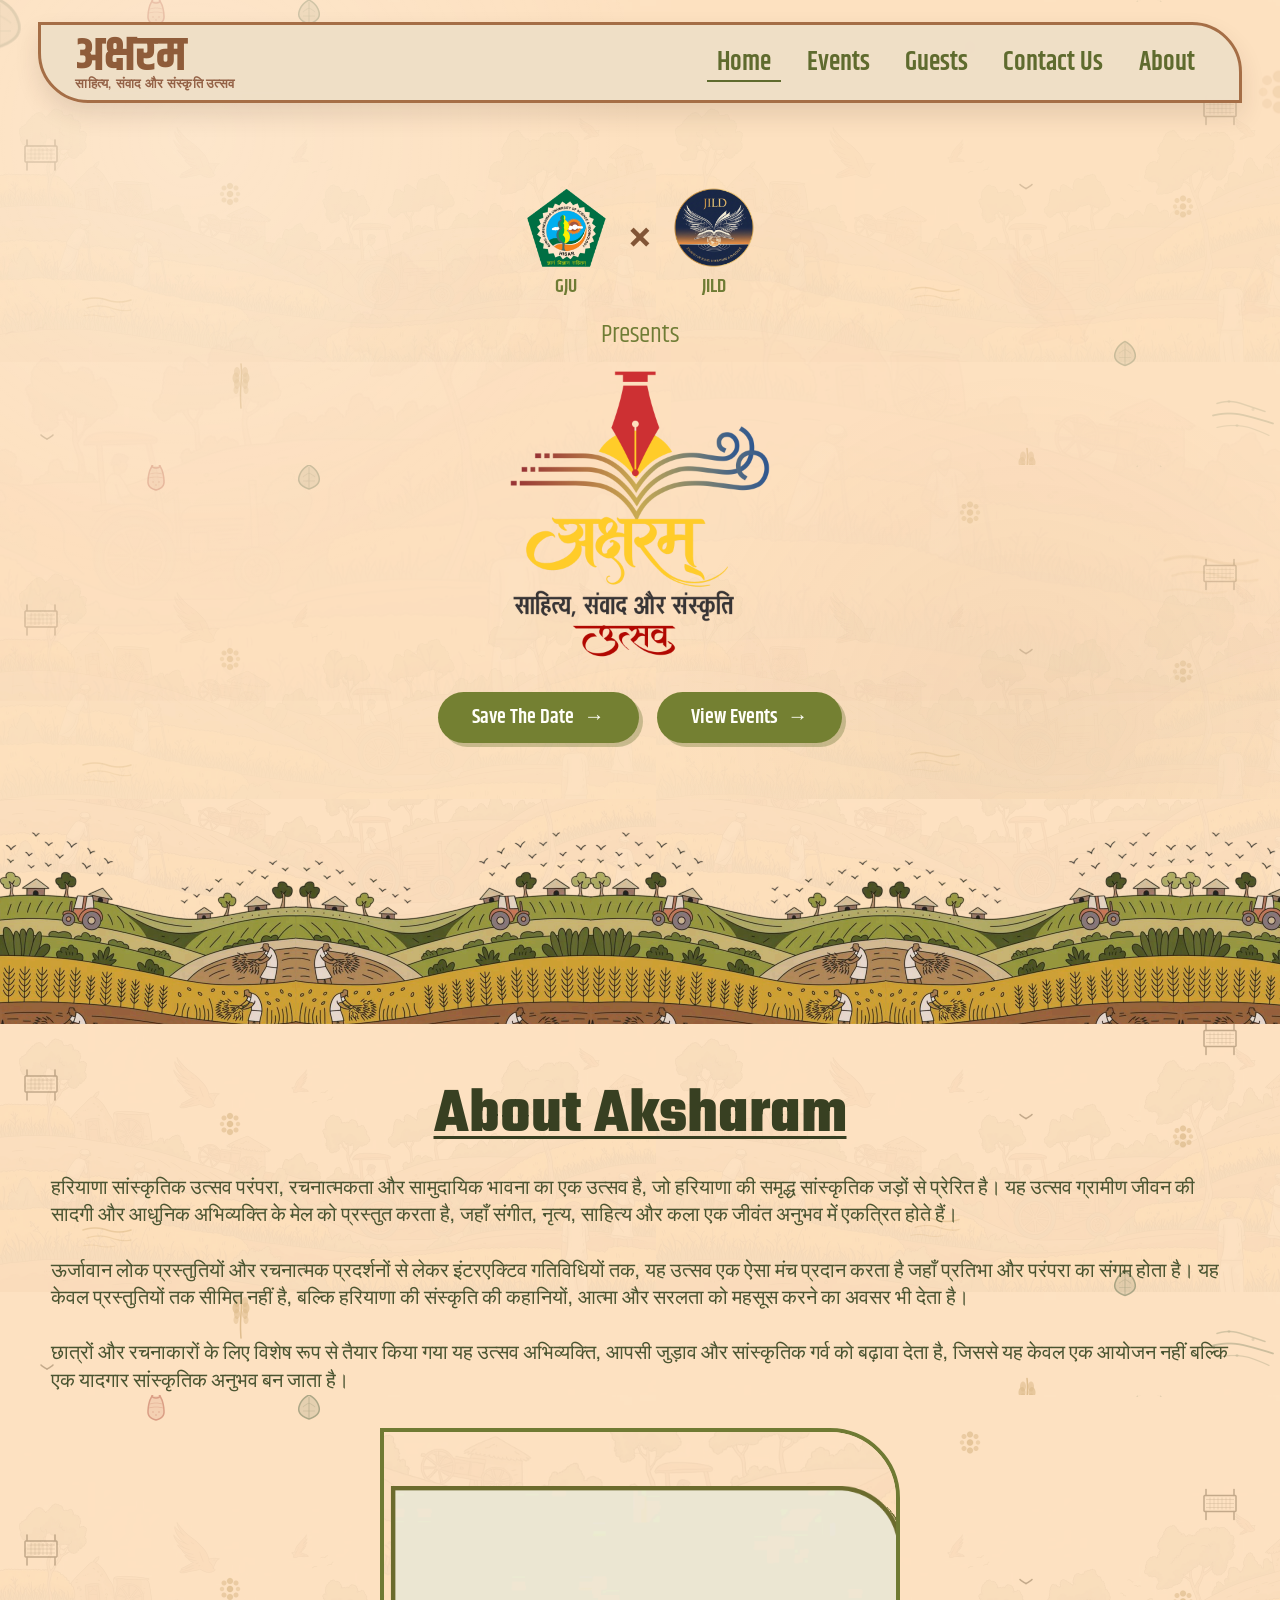
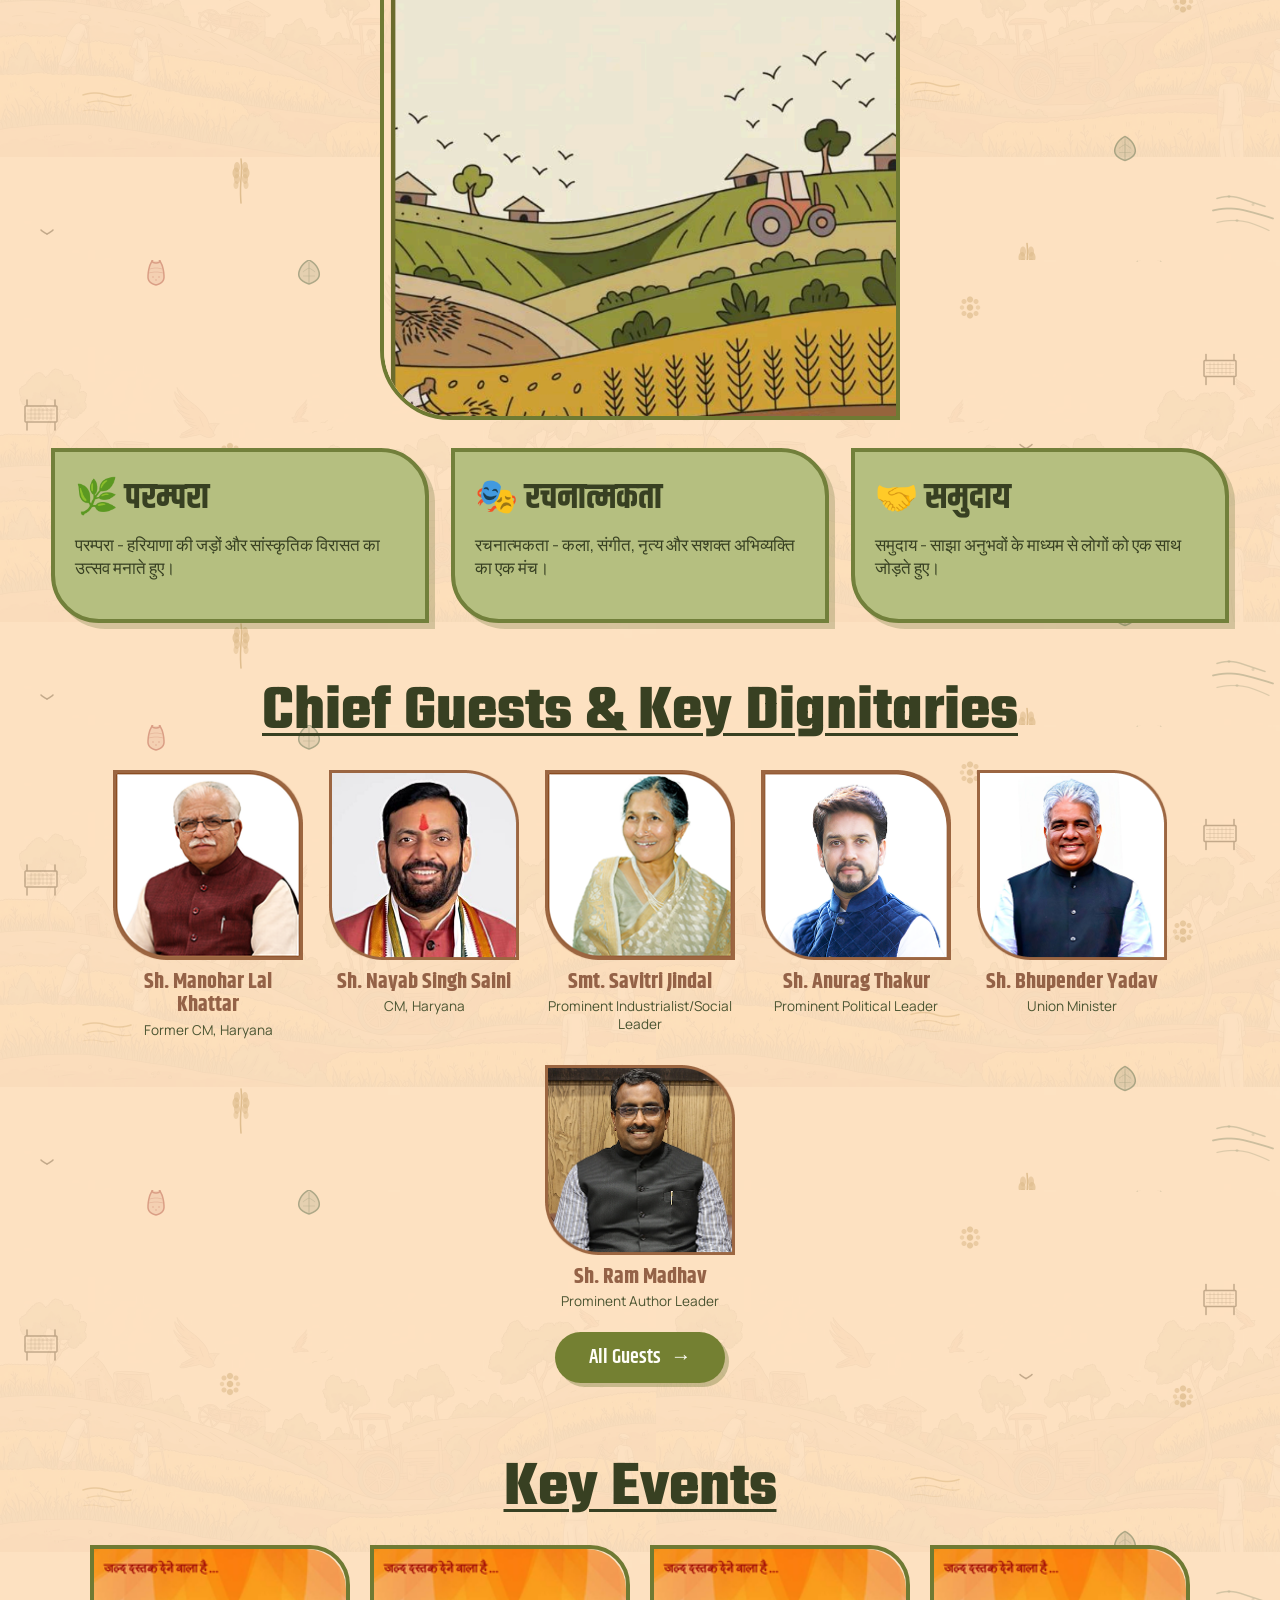
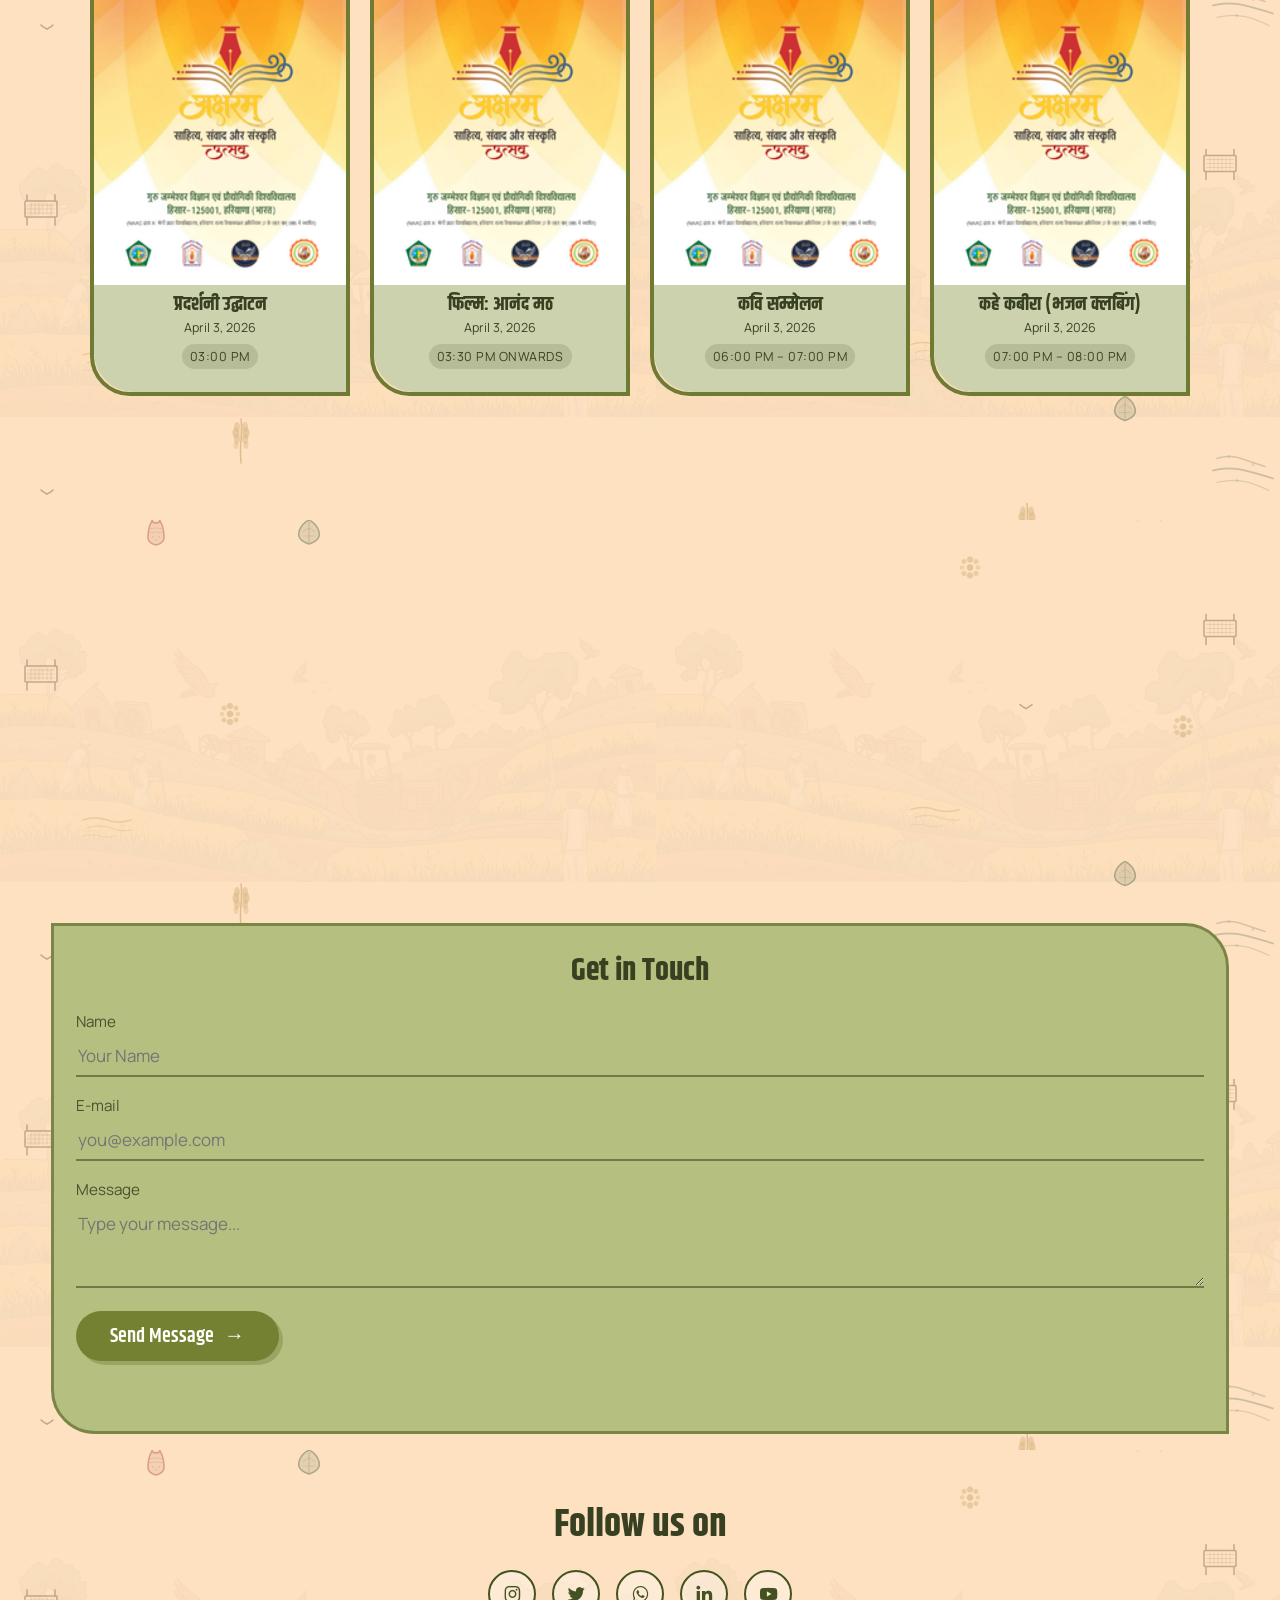
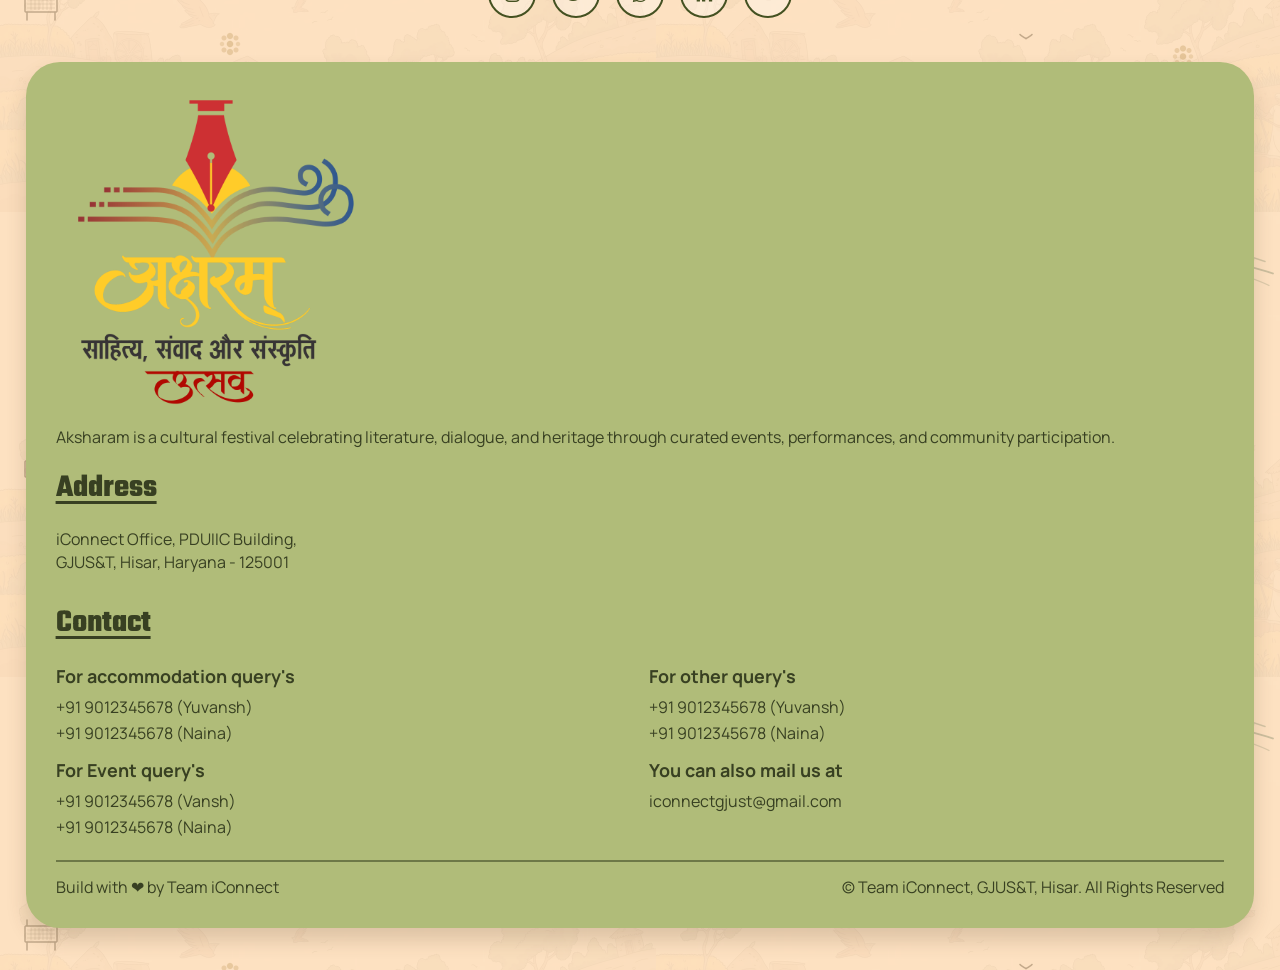
==== index.html @ 73710360 "Your message here" ====
<!DOCTYPE html>
<html lang="en">
  <head>
    <meta charset="UTF-8" />
    <meta name="viewport" content="width=device-width, initial-scale=1.0" />
    <title>Aksharam | Home</title>
    <link rel="stylesheet" href="styles.css" />
    <link href="https://unpkg.com/boxicons@2.1.4/css/boxicons.min.css" rel="stylesheet">
  </head>
  <body data-page="home">
    <header class="top-nav-wrap">
      <nav class="top-nav">
        <div class="top-nav-row">
          <a href="index.html" class="brand" aria-label="Aksharam home">
            <span class="brand-main">अक्षरम</span>
            <span class="brand-sub">साहित्य, संवाद और संस्कृति उत्सव</span>
          </a>
          <button id="navToggle" class="nav-toggle" type="button">Menu</button>
          <ul id="navLinks" class="nav-links"></ul>
        </div>
      </nav>
    </header>

    <main>
      <section class="hero container">
        <div class="hero-partners reveal">
  
  <div class="partner-item">
    <img class="partner-logo partner-gju" src="assets/gju_logo.png" alt="GJU logo" />
    <span class="partner-name">GJU</span>
  </div>

  <span class="partner-x" aria-hidden="true">×</span>

  <div class="partner-item">
    <img class="partner-logo partner-jild" src="assets/jild_logo.png" alt="JILD logo" />
    <span class="partner-name">JILD</span>
  </div>

</div>
        <p class="presents reveal">Presents</p>
        <img class="hero-brand-logo reveal" src="assets/aksharam_logo.png" alt="Aksharam logo" />
        <div class="cta-row reveal">
          <a
            class="btn"
            href="https://calendar.google.com/calendar/render?action=TEMPLATE&text=Aksharam%20Festival&dates=20260403/20260406&details=Aksharam%20Festival%20is%20scheduled%20for%203%2C%204%20and%205%20April%202026.&location=Hisar%2C%20Haryana"
            target="_blank"
            rel="noopener noreferrer"
            title="Save 3, 4 and 5 April 2026 to calendar"
          >
            Save The Date<span aria-hidden="true">→</span>
          </a>
          <a class="btn" href="events.html">View Events <span aria-hidden="true">→</span></a>
        </div>
        <!-- <div class="sponsor-strip reveal">
          <p class="sponsor-title">Sponsors & Supporters</p>
          <div class="sponsor-logos">
            <img src="assets/ministry_culture_logo.svg" alt="Ministry of Culture, India logo" />
            <img src="assets/haryana_sahitya_logo.jpg" alt="Haryana Sahitya Akademi logo" />
            <img src="assets/saint_logo.jpg" alt="Sponsor logo" />
          </div>
        </div> -->
      </section>

      <div class="farm-strip reveal">
        <img src="assets/farm_strip.png" alt="" aria-hidden="true" />
      </div>

      <section id="about" class="section container">
        <h2 class="section-title reveal">About Aksharam</h2>
        <div class="about-grid">
          <div class="about-copy reveal">
            हरियाणा सांस्कृतिक उत्सव परंपरा, रचनात्मकता और सामुदायिक भावना का एक उत्सव है, जो हरियाणा की समृद्ध सांस्कृतिक जड़ों से प्रेरित है। यह उत्सव ग्रामीण जीवन की सादगी और आधुनिक अभिव्यक्ति के मेल को प्रस्तुत करता है, जहाँ संगीत, नृत्य, साहित्य और कला एक जीवंत अनुभव में एकत्रित होते हैं।
            <br /><br />
            ऊर्जावान लोक प्रस्तुतियों और रचनात्मक प्रदर्शनों से लेकर इंटरएक्टिव गतिविधियों तक, यह उत्सव एक ऐसा मंच प्रदान करता है जहाँ प्रतिभा और परंपरा का संगम होता है। यह केवल प्रस्तुतियों तक सीमित नहीं है, बल्कि हरियाणा की संस्कृति की कहानियों, आत्मा और सरलता को महसूस करने का अवसर भी देता है।
            <br /><br />
            छात्रों और रचनाकारों के लिए विशेष रूप से तैयार किया गया यह उत्सव अभिव्यक्ति, आपसी जुड़ाव और सांस्कृतिक गर्व को बढ़ावा देता है, जिससे यह केवल एक आयोजन नहीं बल्कि एक यादगार सांस्कृतिक अनुभव बन जाता है।
          </div>
          <figure class="about-figure reveal">
            <img src="assets/about_panel.png" alt="Rural landscape illustration" />
          </figure>
        </div>
        <div id="featureGrid" class="feature-grid"></div>
      </section>

      <section class="section container">
        <h2 class="section-title reveal">Chief Guests & Key Dignitaries</h2>
        <div id="homeGuestsGrid" class="guest-grid"></div>
        <p class="center reveal">
          <a class="btn" href="guests.html">All Guests <span aria-hidden="true">→</span></a>
        </p>
      </section>

      <section class="section container">
        <h2 class="section-title reveal">Key Events</h2>
        <div id="homeEventsGrid" class="event-grid"></div>
        <p class="center reveal">
          <a class="btn" href="events.html">View All <span aria-hidden="true">→</span></a>
        </p>
      </section>

      <section id="connect" class="section container">
        <h2 class="section-title reveal">Connect with us</h2>
        <div class="connect-grid">
          <article id="reachPanel" class="panel reach-card reveal"></article>
          <article class="panel contact-form reveal">
            <h3 class="form-title">Get in Touch</h3>
            <form id="contactForm">
              <div class="field">
                <label for="name">Name</label>
                <input id="name" name="name" type="text" placeholder="Your Name" required />
              </div>
              <div class="field">
                <label for="email">E-mail</label>
                <input id="email" name="email" type="email" placeholder="you@example.com" required />
              </div>
              <div class="field">
                <label for="message">Message</label>
                <textarea id="message" name="message" placeholder="Type your message..." required></textarea>
              </div>
              <button class="btn" type="submit">Send Message <span aria-hidden="true">→</span></button>
              <p id="formFeedback" class="form-feedback"></p>
            </form>
          </article>
        </div>
      </section>

      <section class="social-wrap container">
        <h2 class="social-title reveal">Follow us on</h2>
        <div id="socialList" class="social-list"></div>
      </section>

      <footer id="siteFooter"></footer>
    </main>

    <script src="data.js"></script>
    <script src="script.js"></script>
  </body>
</html>
---- styles.css ----
@import url("https://fonts.googleapis.com/css2?family=Khand:wght@400;500;600;700&family=Manrope:wght@400;500;700;800&family=Teko:wght@400;500;600;700&display=swap");

:root {
  --bg: #edd8bc;
  --bg-soft: #f1dfc8;
  --ink: #384022;
  --ink-soft: #4a5431;
  --stroke: #a56e46;
  --accent: #748032;
  --accent-soft: #b5bf80;
  --panel: #b5bf7f;
  --white: #fffef8;
  --shadow: rgba(73, 53, 32, 0.2);
}

* {
  box-sizing: border-box;
}

html {
  scroll-behavior: smooth;
}

body {
  margin: 0;
  color: var(--ink);
  font-family: "Manrope", sans-serif;
   background-image: url("assets/page_texture.png");
  background-repeat: repeat; 
  background-size: contain;
  overflow-x: hidden;
}

body::before {
  content: "";
  position: fixed;
  inset: 0;
  background: url("assets/page_texture.png") center top / cover repeat-y;
  opacity: 0.38;
  z-index: -2;
  pointer-events: none;
}

body::after {
  content: "";
  position: fixed;
  inset: 0;
  background: radial-gradient(circle at 15% 15%, rgba(255, 255, 255, 0.18), transparent 34%),
    radial-gradient(circle at 80% 80%, rgba(164, 125, 85, 0.08), transparent 28%);
  z-index: -1;
  pointer-events: none;
}

a {
  color: inherit;
  text-decoration: none;
}

img {
  max-width: 100%;
  display: block;
}

.container {
  width: min(1240px, 92%);
  margin-inline: auto;
}

.top-nav-wrap {
  position: sticky;
  top: 16px;
  z-index: 40;
}

.top-nav {
  width: min(1420px, 94%);
  margin: 22px auto 0;
  border: 3px solid var(--stroke);
  border-top-right-radius: 50px;
  border-bottom-left-radius: 50px;
  background: rgba(239, 223, 199, 0.95);
  backdrop-filter: blur(6px);
  box-shadow: 0 12px 24px rgba(54, 42, 29, 0.12);
}

.top-nav-row {
  display: flex;
  align-items: center;
  justify-content: space-between;
  gap: 24px;
  padding: 10px 34px;
}

.brand {
  display: flex;
  flex-direction: column;
  line-height: 0.9;
}

.brand-main {
  font-family: "Khand", sans-serif;
  font-size: clamp(2rem, 4vw, 3rem);
  font-weight: 700;
  color: #8f5c3a;
}

.brand-sub {
  font-size: 0.8rem;
  font-weight: 700;
  letter-spacing: 0.02em;
  color: #946247;
}

.nav-toggle {
  display: none;
  border: 2px solid #946247;
  font-family: "Khand", sans-serif;
  color: #946247;
  font-size: 1.1rem;
  border-top-right-radius: 20px;
  border-bottom-left-radius: 20px;
  padding: 8px 12px;
  font-weight: 700;
  background: transparent;
}

.nav-links {
  list-style: none;
  margin: 0;
  padding: 0;
  display: flex;
  align-items: center;
  gap: clamp(10px, 1.2vw, 22px);
}

.nav-link {
  position: relative;
  font-family: "Khand", sans-serif;
  font-size: clamp(1.3rem, 2vw, 2rem);
  font-weight: 600;
  color: #5f6b2e;
  padding: 0px 10px;
}
.nav-link::after {
  content: "";
  position: absolute;
  left: 0;
  bottom: 0;
  width: 100%;
  height: 2px;
  background: #5f6b2e;

  transform: scaleX(0);
  transform-origin: center;   /* center grow (or use left) */
  transition: transform 0.4s ease;  /* ⏳ slower animation */
}
.nav-link:hover::after,
.nav-link.is-active::after {
  transform: scaleX(1);
}

.nav-link:hover,
.nav-link.is-active {
  border-bottom-color: #5f6b2e;
}

.hero {
  padding-top: 80px;
  padding-bottom: 38px;
  text-align: center;
}

.hero-partners {
  display: flex;
  align-items: center;
  justify-content: center;
  gap: 18px;
  margin: 0 auto;
}

.partner-logo {
  width: clamp(40px, 7vw, 110px);
  aspect-ratio: 1 / 1;
  object-fit: contain;
  border-radius: 18px;
  padding: 2px;
}

.partner-gju {
  border-radius: 16px;
}

.partner-jild {
  border-radius: 50%;
}

.partner-item {
  display: flex;
  flex-direction: column;
  align-items: center;
}

.partner-name {
  margin-top: 0px;
  font-family: "Khand", sans-serif;
  font-size: clamp(1rem, 1.5vw, 1.4rem);
  color: #6f7c35;
  font-weight: 600;
}

.partner-x {
  font-family: "Teko", sans-serif;
  font-size: clamp(2.2rem, 4.5vw, 4.2rem);
  line-height: 1;
  color: #825536;
}

.hero-brand-logo {
  width: min(300px, 80%);
  margin: 4px auto 0;
  border-radius: 18px;
}

.presents {
  margin: 14px 0 10px;
  font-family: "Khand", sans-serif;
  font-size: clamp(1.6rem, 2vw, 2.4rem);
  color: #6f7c35;
}

.hero-title {
  margin: 8px 0 0;
  font-family: "Khand", sans-serif;
  font-size: clamp(4.3rem, 11vw, 10rem);
  line-height: 0.9;
  letter-spacing: 0.02em;
  color: #8a5938;
  text-shadow: 2px 2px 0 rgba(89, 53, 31, 0.08);
}

.hero-subtitle {
  margin-top: 6px;
  font-family: "Khand", sans-serif;
  font-size: clamp(2rem, 4vw, 4rem);
  color: #8a5938;
}

.sponsor-strip {
  width: min(1000px, 96%);
  margin: 20px auto 0;
  padding: 14px 18px;
  border-radius: 14px;
  border: 2px solid rgba(126, 98, 64, 0.42);
  background: rgba(255, 255, 255, 0.32);
}

.sponsor-title {
  margin: 0 0 10px;
  font-family: "Khand", sans-serif;
  font-size: clamp(1.2rem, 2vw, 2rem);
  color: #6b7633;
}

.sponsor-logos {
  display: flex;
  align-items: center;
  justify-content: center;
  gap: 14px;
  flex-wrap: wrap;
}

.sponsor-logos img {
  width: auto;
  max-width: 180px;
  height: clamp(56px, 7vw, 96px);
  object-fit: contain;
  border-radius: 12px;
  background: rgba(255, 255, 255, 0.56);
  padding: 6px 10px;
  border: 1px solid rgba(126, 98, 64, 0.35);
}

.cta-row {
  display: flex;
  justify-content: center;
  flex-wrap: wrap;
  gap: 18px;
  margin-top: 28px;
}

.btn {
  display: inline-flex;
  align-items: center;
  justify-content: center;
  gap: 10px;
  border: 0;
  border-radius: 999px;
  background: var(--accent);
  color: var(--white);
  font-size: clamp(1rem, 1.6vw, 1.9rem);
  font-family: "Khand", sans-serif;
  font-weight: 600;
  line-height: 1;
  padding: 15px 34px;
  cursor: pointer;
  box-shadow: 4px 4px 0 rgba(104, 116, 50, 0.35);
  transition: transform 0.2s ease, box-shadow 0.2s ease;
}

.btn:hover {
  transform: translateY(-2px);
  box-shadow: 6px 8px 0 rgba(104, 116, 50, 0.24);
}

.btn.ghost {
  border: 2px solid var(--accent);
  background: transparent;
  color: var(--accent);
  box-shadow: none;
}

.farm-strip {
  width: 100%;
  margin-block: 18px 38px;
}

.farm-strip img {
  width: 100%;
  object-fit: cover;
}

.section {
  padding-block: 24px 36px;
}

.section-title {
  font-family: "Teko", sans-serif;
  font-size: clamp(2.4rem, 5vw, 5rem);
  line-height: 0.95;
  text-align: center;
  margin: 0 0 26px;
  color: var(--ink);
  text-decoration: underline;
  text-decoration-thickness: 3px;
  text-underline-offset: 5px;
}

.section-title-contact {
  font-family: "Teko", sans-serif;
  font-size: clamp(2rem, 1vw, 5rem);
  line-height: 0.95;
  text-align: center;
  margin: 0 0 26px;
  color: var(--ink);
  text-decoration: underline;
  text-decoration-thickness: 3px;
  text-underline-offset: 5px;
  text-align: left;
}

.section-title-address {
  font-family: "Teko", sans-serif;
  font-size: clamp(2rem, 1vw, 5rem);
  line-height: 0.95;
  text-align: center;
  margin: 24px 0 24px 0;
  color: var(--ink);
  text-decoration: underline;
  text-decoration-thickness: 3px;
  text-underline-offset: 5px;
  text-align: left;
}

.about-grid {
  display: grid;
  grid-template-columns: 1.4fr 0.9fr;
  gap: 34px;
  align-items: start;
}

.about-copy {
  font-size: clamp(1.1rem, 1.6vw, 2.1rem);
  font-weight: 500;
  line-height: 1.35;
  color: var(--ink-soft);
}

.about-figure {
  border: 4px solid #6f7a33;
  border-radius: 0 70px 0 70px;
  overflow: hidden;
  background: #d8d7cb;
}

.feature-grid {
  margin-top: 28px;
  display: grid;
  grid-template-columns: repeat(3, minmax(0, 1fr));
  gap: 22px;
}

.feature-card {
  background: var(--accent-soft);
  border: 4px solid #72803b;
  border-radius: 0 48px 0 48px;
  padding: 20px;
  min-height: 175px;
  box-shadow: 6px 6px 0 rgba(96, 107, 48, 0.26);
}

.feature-title {
  margin: 0;
  font-family: "Khand", sans-serif;
  font-size: clamp(1.7rem, 2.7vw, 2.8rem);
}

.feature-text {
  margin: 8px 0 0;
  font-size: clamp(1rem, 1.3vw, 1.5rem);
  line-height: 1.4;
}

.guest-grid {
   display: flex;
  flex-wrap: wrap;          /* allows multiple rows */
  justify-content: center;  /* centers items in each row, including the last row */
  gap: 26px; 
}

.guest-card {
  text-align: center;
  flex: 0 1 190px;
}

.guest-avatar {
  margin-inline: auto;
  width: min(190px, 100%);
  aspect-ratio: 1 / 1;
  border-radius: 0 54px 0 54px;
}

.guest-name {
  margin: 10px 0 4px;
  font-family: "Khand", sans-serif;
  font-size: clamp(1.25rem, 1.7vw, 2.0rem);
  line-height: 1.08;
  color: #946247;
}

.guest-role {
  margin: 0;
  font-size: clamp(0.85rem, 0.85vw, 1.09rem);
  color: var(--ink-soft);
}

.center {
  text-align: center;
  margin-top: 22px;
}

.event-grid {
  display: flex;
  flex-wrap: wrap;
  justify-content: center;   /* ⭐ centers every row */
  gap: 20px;
}





/* CARD CONTAINER (FULL CARD ROTATES) */
/* OUTER CARD (NO ROTATION HERE) */
.event-card {
  perspective: 1000px;
  cursor: pointer;
  flex: 0 1 calc(50% - 12px);
  min-width: 160px;
  max-width: 260px;
}

/* INNER (THIS ROTATES) */
.event-card-inner {
  position: relative;
  width: 100%;
  border-radius: 0 40px 0 40px;
  transform-style: preserve-3d;
  transition: transform 0.6s;
  border: 4px solid #6f7a33;
  aspect-ratio: 3 / 5.2;
}

/* ⭐ CORRECT FLIP TARGET */
.event-card.is-flipped .event-card-inner {
  transform: rotateY(180deg);
}

/* BOTH SIDES */
.event-card-front,
.event-card-back {
  display: flex;
  flex-direction: column;
  height: 100%;
  position: absolute;
  inset: 0;

  border-radius: inherit;
  overflow: hidden;

  backface-visibility: hidden;
  -webkit-backface-visibility: hidden;
}

/* FRONT */
.event-card-front {
  background: #cdd2ae;
  display: flex;
  flex-direction: column;
}

/* BACK */
.event-card-back {
  background: #cdd2ae;
  transform: rotateY(180deg);

  border-radius: 40px 0 40px 0;
  /* display: flex;
  flex-direction: column;
  justify-content: center;
  align-items: center; */

  text-align: center;
}
.event-card-back h3{
  padding: 0;
  margin-bottom: 0;
  font-family: "Khand", sans-serif;
  font-size: clamp(1.2rem, 1.5vw, 1.7rem);
  line-height: 1;
}

.event-card-back p{
  padding: 0;
  margin: 8px;
  font-size: 0.9rem;
}






/* KEEP YOUR ORIGINAL DESIGN */
.event-poster {
  width: 100%;
  aspect-ratio: 3 / 4;   /* or 0.7 / 1 */
  object-fit: cover;
}

.event-body {
  text-align: center;
  padding: 10px 8px 12px;
}

.event-title {
  margin: 0;
  font-family: "Khand", sans-serif;
  font-size: clamp(1.2rem, 1.5vw, 1.7rem);
  line-height: 1;
}

.event-date {
  margin: 4px 0 0;
  font-size: clamp(0.78rem, 0.86vw, 0.98rem);
  color: #3a4126;
}

.event-category {
  margin-top: 8px;
  display: inline-block;
  font-size: 0.78rem;
  letter-spacing: 0.04em;
  text-transform: uppercase;
  background: rgba(67, 76, 37, 0.16);
  padding: 4px 8px;
  border-radius: 999px;
}







.event-body {
  text-align: center;
  padding: 10px 8px 12px;
}

.event-title {
  margin: 0;
  font-family: "Khand", sans-serif;
  font-size: clamp(1.2rem, 1.5vw, 1.7rem);
  line-height: 1;
}

.event-date {
  margin: 4px 0 0;
  font-size: clamp(0.78rem, 0.86vw, 0.98rem);
  color: #3a4126;
}

.event-category {
  margin-top: 8px;
  display: inline-block;
  font-size: 0.78rem;
  letter-spacing: 0.04em;
  text-transform: uppercase;
  background: rgba(67, 76, 37, 0.16);
  padding: 4px 8px;
  border-radius: 999px;
}

.toolbar {
  display: flex;
  flex-wrap: wrap;
  gap: 12px;
  justify-content: center;
  margin-bottom: 26px;
}

.chip {
  border: 2px solid var(--accent);
  background: rgba(255, 255, 255, 0.3);
  color: var(--accent);
  border-radius: 999px;
  padding: 7px 14px;
  font-family: "Khand", sans-serif;
  font-size: 1.1rem;
  cursor: pointer;
}

.chip.is-active {
  background: var(--accent);
  color: var(--white);
}

.search-box {
  width: min(360px, 100%);
  border: 2px solid #7a8740;
  border-radius: 999px;
  padding: 12px 16px;
  font: inherit;
  background: rgba(255, 255, 255, 0.42);
}

.connect-grid {
  display: grid;
  grid-template-columns: 1.1fr 0.95fr;
  gap: 28px;
}

.panel {
  border: 3px solid #5f7d5f;
  border-radius: 0 44px 0 44px;
  padding: 22px;
}

.reach-card p {
  font-size: clamp(1rem, 1.3vw, 1.3rem);
  line-height: 1.5;
}

.contact-form {
  background: var(--panel);
  border-color: #7b8646;
}

.form-title {
  margin: 0 0 16px;
  text-align: center;
  font-family: "Khand", sans-serif;
  font-size: clamp(1.8rem, 2.4vw, 2.7rem);
}

.field {
  margin-bottom: 18px;
}

.field label {
  display: block;
  font-size: 0.95rem;
  margin-bottom: 4px;
  opacity: 0.86;
}

.field input,
.field textarea {
  width: 100%;
  border: 0;
  border-bottom: 2px solid #6e7b45;
  background: transparent;
  padding: 8px 2px;
  font-size: 1.06rem;
  color: #2f361a;
  font-family: inherit;
}

.field textarea {
  resize: vertical;
  min-height: 84px;
}

.form-feedback {
  margin-top: 12px;
  min-height: 20px;
  font-weight: 700;
}

.social-wrap {
  text-align: center;
  padding-block: 26px 16px;
}

.social-title {
  margin: 0 0 16px;
  font-family: "Khand", sans-serif;
  font-size: clamp(2rem, 3vw, 3.2rem);
}

.social-list {
  display: flex;
  justify-content: center;
  flex-wrap: wrap;
  gap: 16px;
}

.social-pill {
  width: 48px;
  height: 48px;
  border-radius: 50%;
  border: 2px solid #445121;
  display: grid;
  place-items: center;
  font-size: 1.3rem;
  font-weight: 800;
  color: #445121;
  background: rgba(255, 255, 255, 0.33);
}

.site-footer {
  margin: 28px auto 42px;
  width: min(1460px, 96%);
  background: #b0bc79;
  border-radius: 34px;
  padding: 30px;
  box-shadow: 0 12px 20px rgba(73, 53, 32, 0.18);
}

.footer-top {
  display: grid;
  grid-template-columns: 1fr 1fr;
  gap: 34px;
}

.footer-branding {
  display: flex;
  gap: 16px;
  align-items: center;
  margin-bottom: 14px;
}

.mini-logo {
  width: min(320px, 100%);
}

.footer-note {
  margin: 0;
  font-size: clamp(1rem, 1.1vw, 1.2rem);
  line-height: 1.45;
}

.contact-columns {
  display: grid;
  grid-template-columns: repeat(2, minmax(0, 1fr));
  gap: 18px;
}

.contact-box h4 {
  margin: 0 0 8px;
  font-size: 1.12rem;
}

.contact-box p {
  margin: 4px 0;
  font-size: 1rem;
}

.footer-bottom {
  margin-top: 18px;
  padding-top: 14px;
  border-top: 2px solid rgba(55, 64, 31, 0.54);
  display: flex;
  justify-content: space-between;
  gap: 10px;
  flex-wrap: wrap;
}

.guest-page-wrap .category-block {
  margin-bottom: 40px;
}

/* .guest-page-wrap .guest-grid {
  grid-template-columns: repeat(auto-fit, minmax(190px, 1fr));
} */

.category-block .section-title {
  margin-bottom: 20px;
}

.reveal {
  opacity: 0;
  transform: translateY(28px);
  transition: opacity 0.6s ease, transform 0.6s ease;
}

.reveal.is-visible {
  opacity: 1;
  transform: translateY(0);
}








@media (max-width: 1280px) {
  .about-grid {
    grid-template-columns: 1fr;
  }

  .about-figure {
    max-width: 520px;
    margin: 0 auto;
  }

  .connect-grid,
  .footer-top {
    grid-template-columns: 1fr;
  }
}

@media (max-width: 1024px) {
  .feature-grid {
    grid-template-columns: 1fr;
  }

  .top-nav-row {
    flex-wrap: wrap;
  }

  .nav-toggle {
    display: inline-flex;
  }

  .nav-links {
    width: 100%;
    display: none;
    flex-direction: column;
    align-items: center;
text-align: center;
    border-top: 2px dashed rgba(114, 128, 59, 0.42);
    padding-top: 12px;
  }


  .nav-links.is-open {
    display: flex;
  
  }
  .feature-card {
  min-height: 150px;
  }

  .hero {
    padding-top: 54px;
  }

  .sponsor-strip {
    width: 100%;
  }

  .footer-bottom {
    flex-direction: column;
  }
}

@media (max-width: 640px) {
  .section {
    padding-block: 16px 24px;
  }

  .contact-columns {
    grid-template-columns: 1fr;
  }

  .site-footer {
    border-radius: 20px;
    padding: 18px;
  }

  .top-nav{
    margin-top:8px ;
  }
   .top-nav-wrap {
  top: 9px;;
}

  .top-nav-row {
  padding: 5px 34px;
}

.nav-toggle {
  padding: 6px 8px;
}

  .event-card {
  flex: 0 0 calc(50% - 5px); /* ❌ no shrinking */
  border-width: 3px;
    border-radius: 0 24px 0 24px;
}

  .guest-page-wrap .guest-grid {
    display: flex;         /* force flex back */
    flex-wrap: wrap;
    justify-content: center;
    gap: 13px;
  }

  .guest-card {
    flex: 0 1 calc(50% - 13px);
  }

  .feature-card {
  min-height: 130px;
  }

  .cta-row .btn {
    width: 100%;
  }
  .partner-logo {
    width: clamp(74px, 24vw, 100px);
  }

  .hero-brand-logo {
    width: min(390px, 80%);
  }
  .sponsor-logos img {
    height: 54px;
    max-width: 116px;
  }

  .event-title {
    font-size: 1.04rem;
  }

  .event-date {
    font-size: 0.72rem;
  }
  .event-category {
    font-size: 0.62rem;
    padding: 3px 6px;
  }
  .event-grid {
    gap: 10px;
  }
  .mini-logo {
  width: min(240px, 90%);
}
}

@media (max-width: 480px) {

  .event-body {
    padding: 8px 6px 10px;
  }

  .event-title {
    font-size: 0.95rem;
  }
  .event-card-inner {
    aspect-ratio: 3/ 5.5;
  }
  .mini-logo {
  width: min(160px, 90%);
}
}
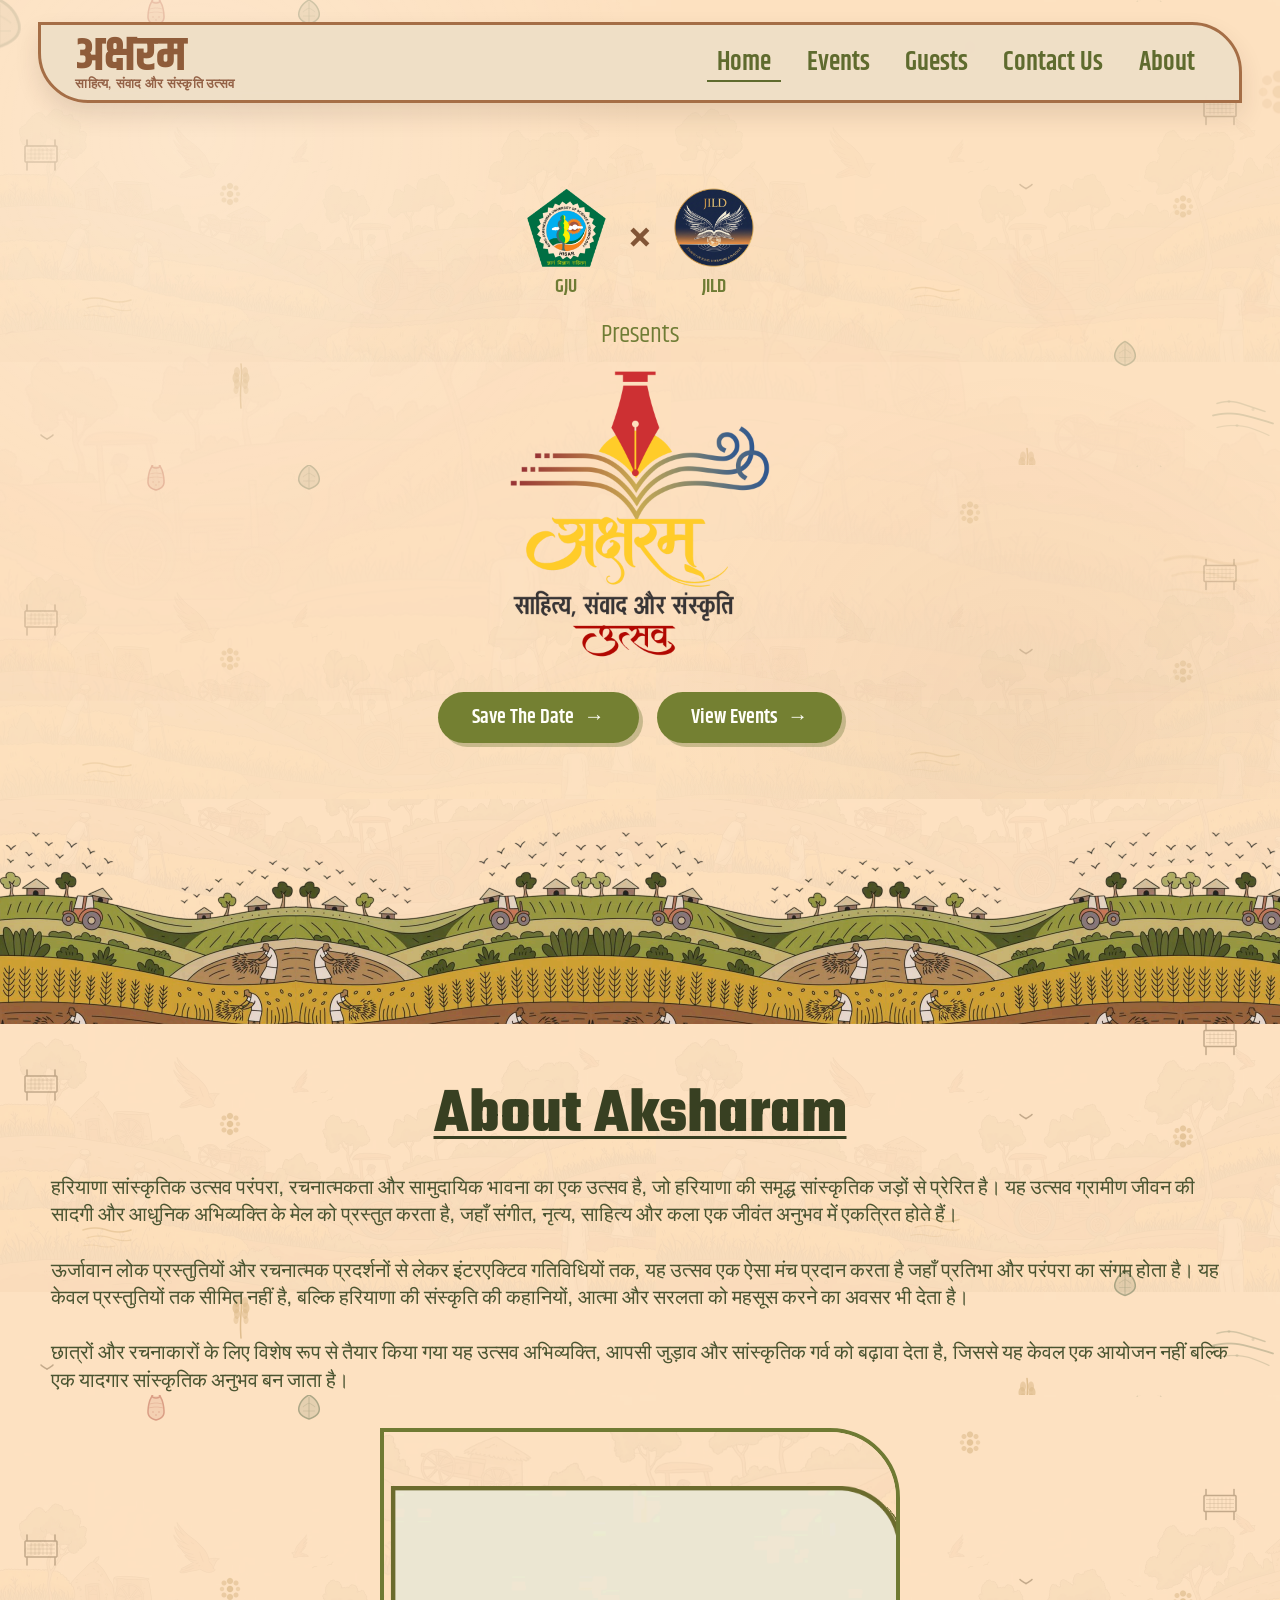
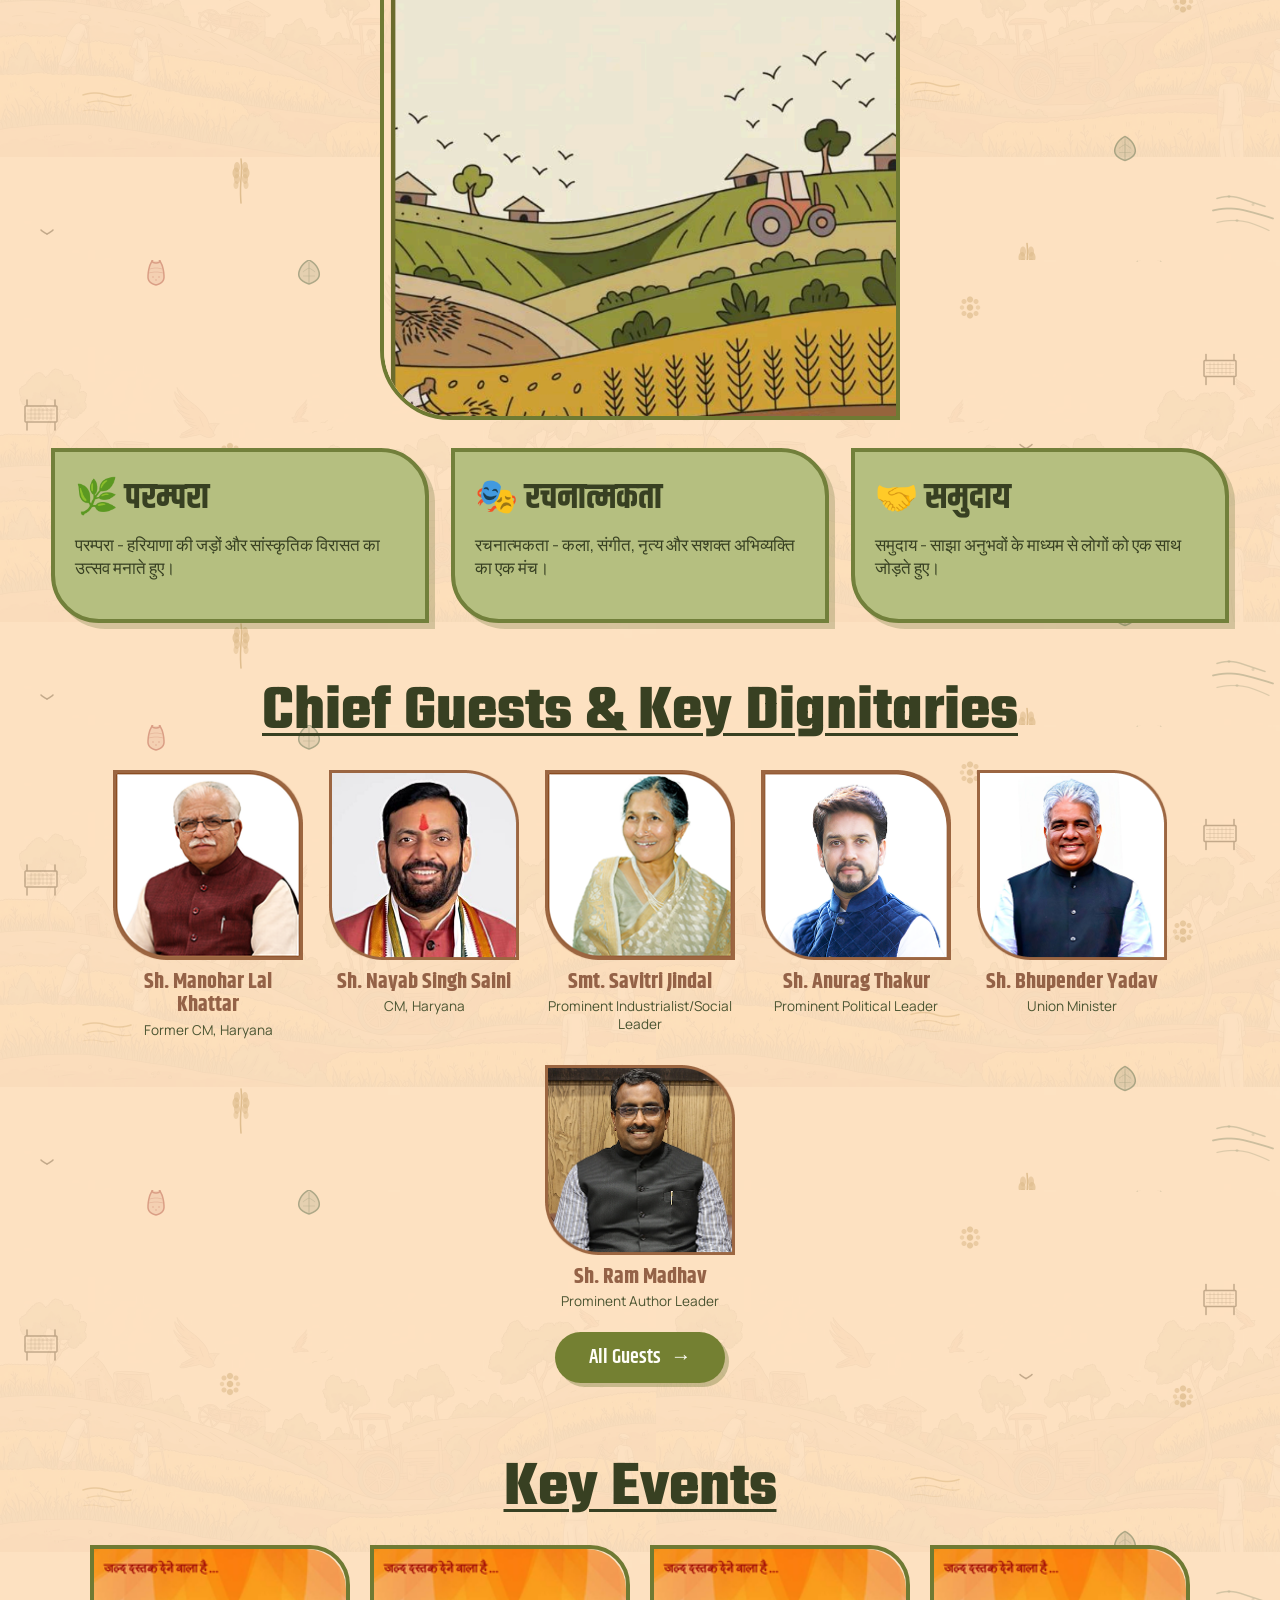
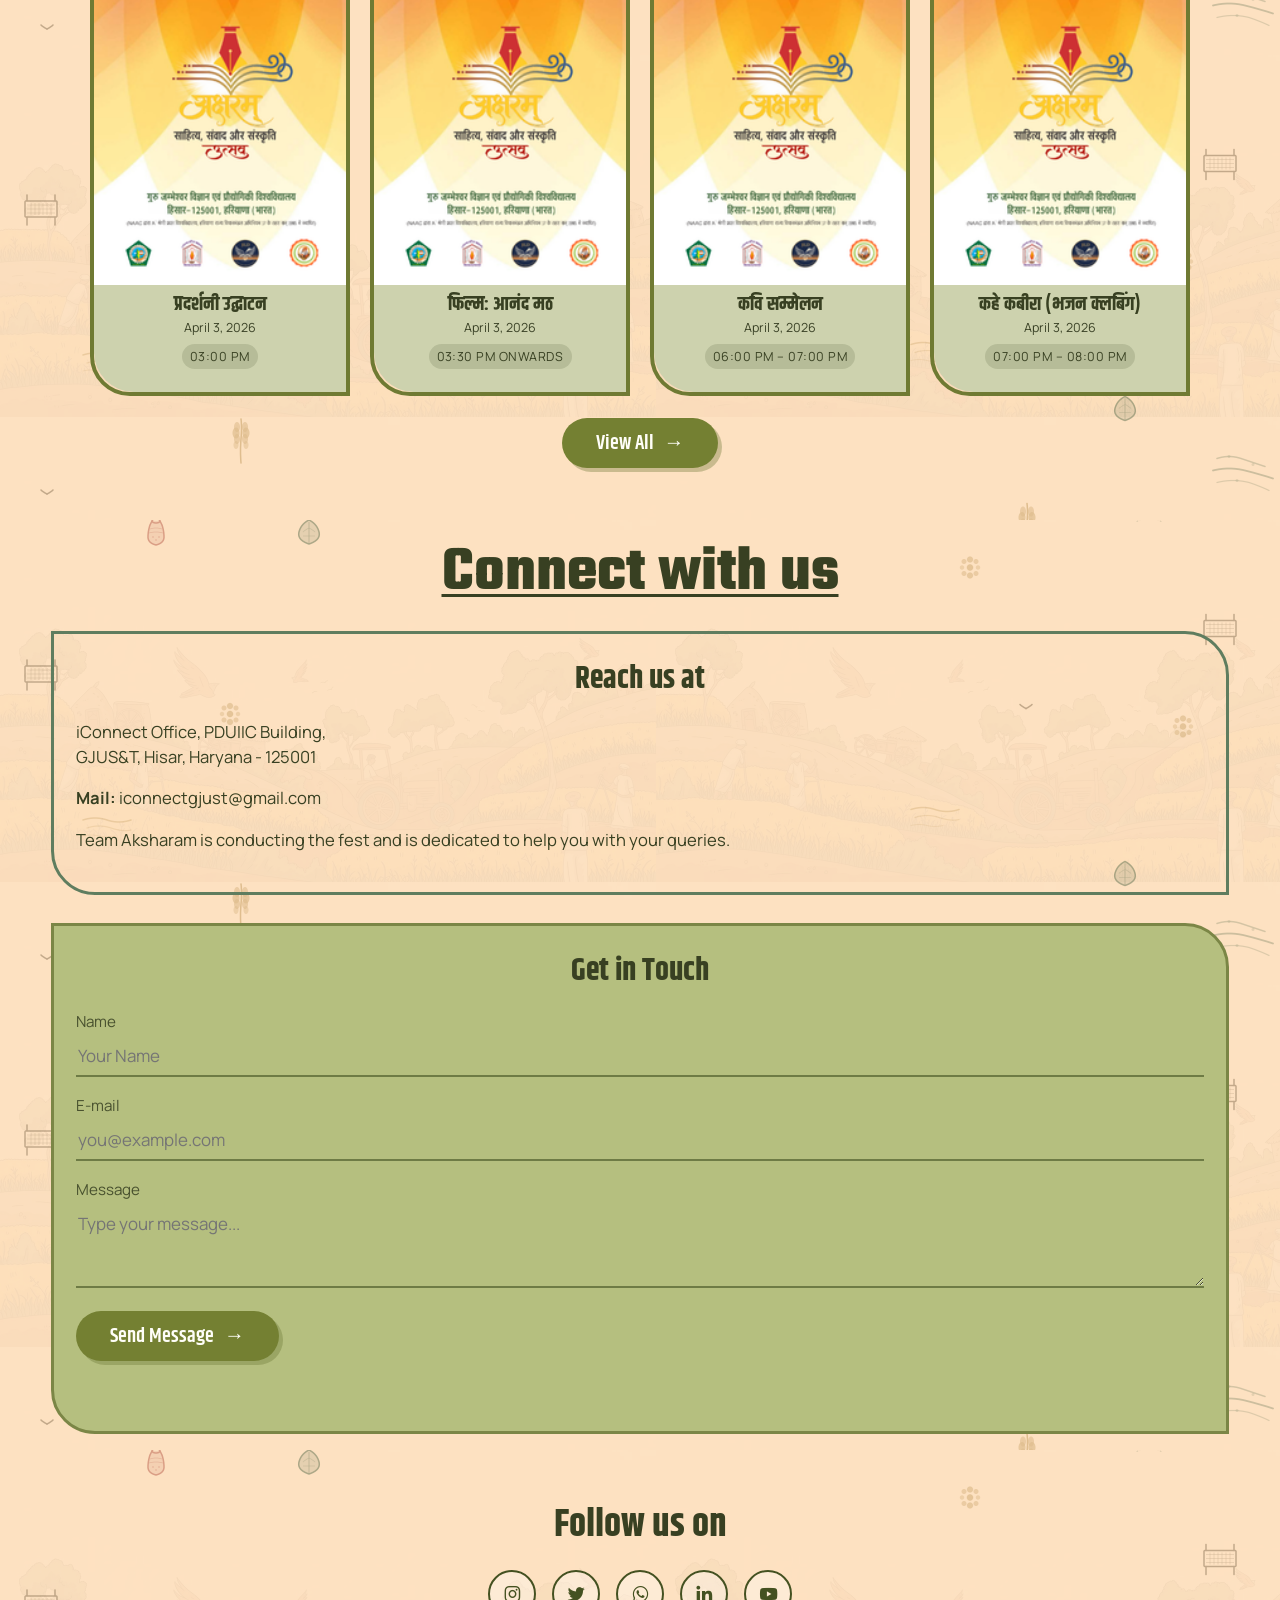
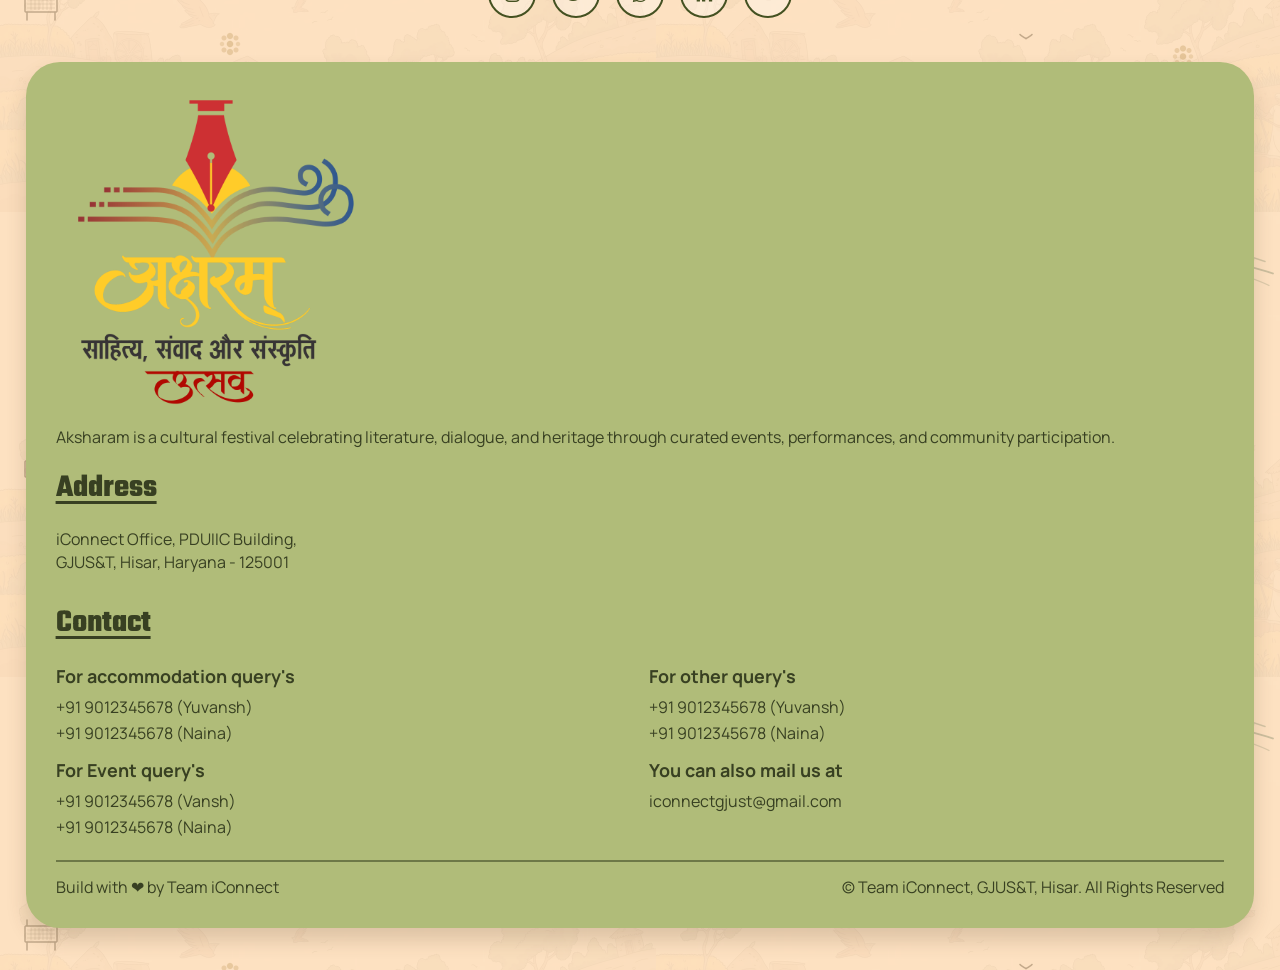
==== commit 5bb2f4e8: "Your message here" ====
--- a/index.html
+++ b/index.html
@@ -5,6 +5,7 @@
     <meta name="viewport" content="width=device-width, initial-scale=1.0" />
     <title>Aksharam | Home</title>
     <link rel="stylesheet" href="styles.css" />
+    <meta name="google-site-verification" content="z8_p_r5AH9lz5j6WsEFqK7X5jKKSpRL_j2V7QuzUBrg" />
     <link href="https://unpkg.com/boxicons@2.1.4/css/boxicons.min.css" rel="stylesheet">
   </head>
   <body data-page="home">
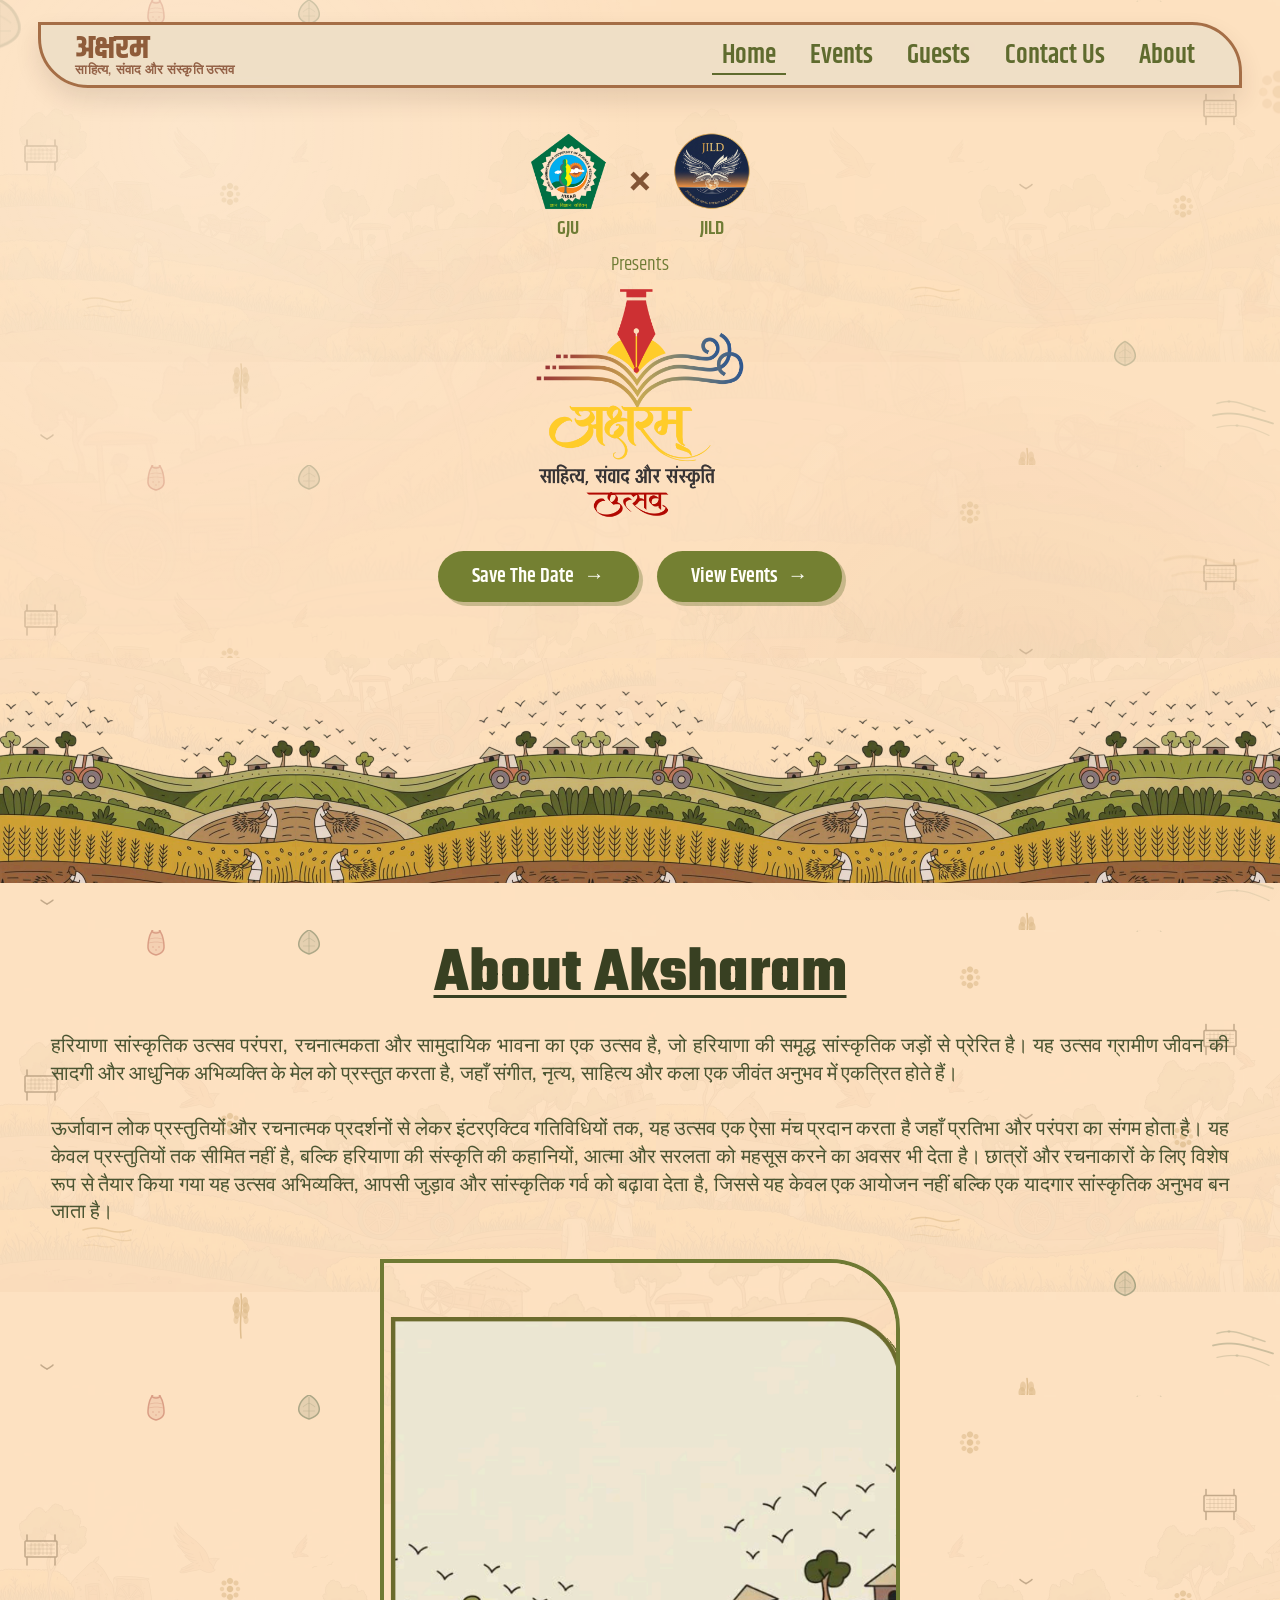
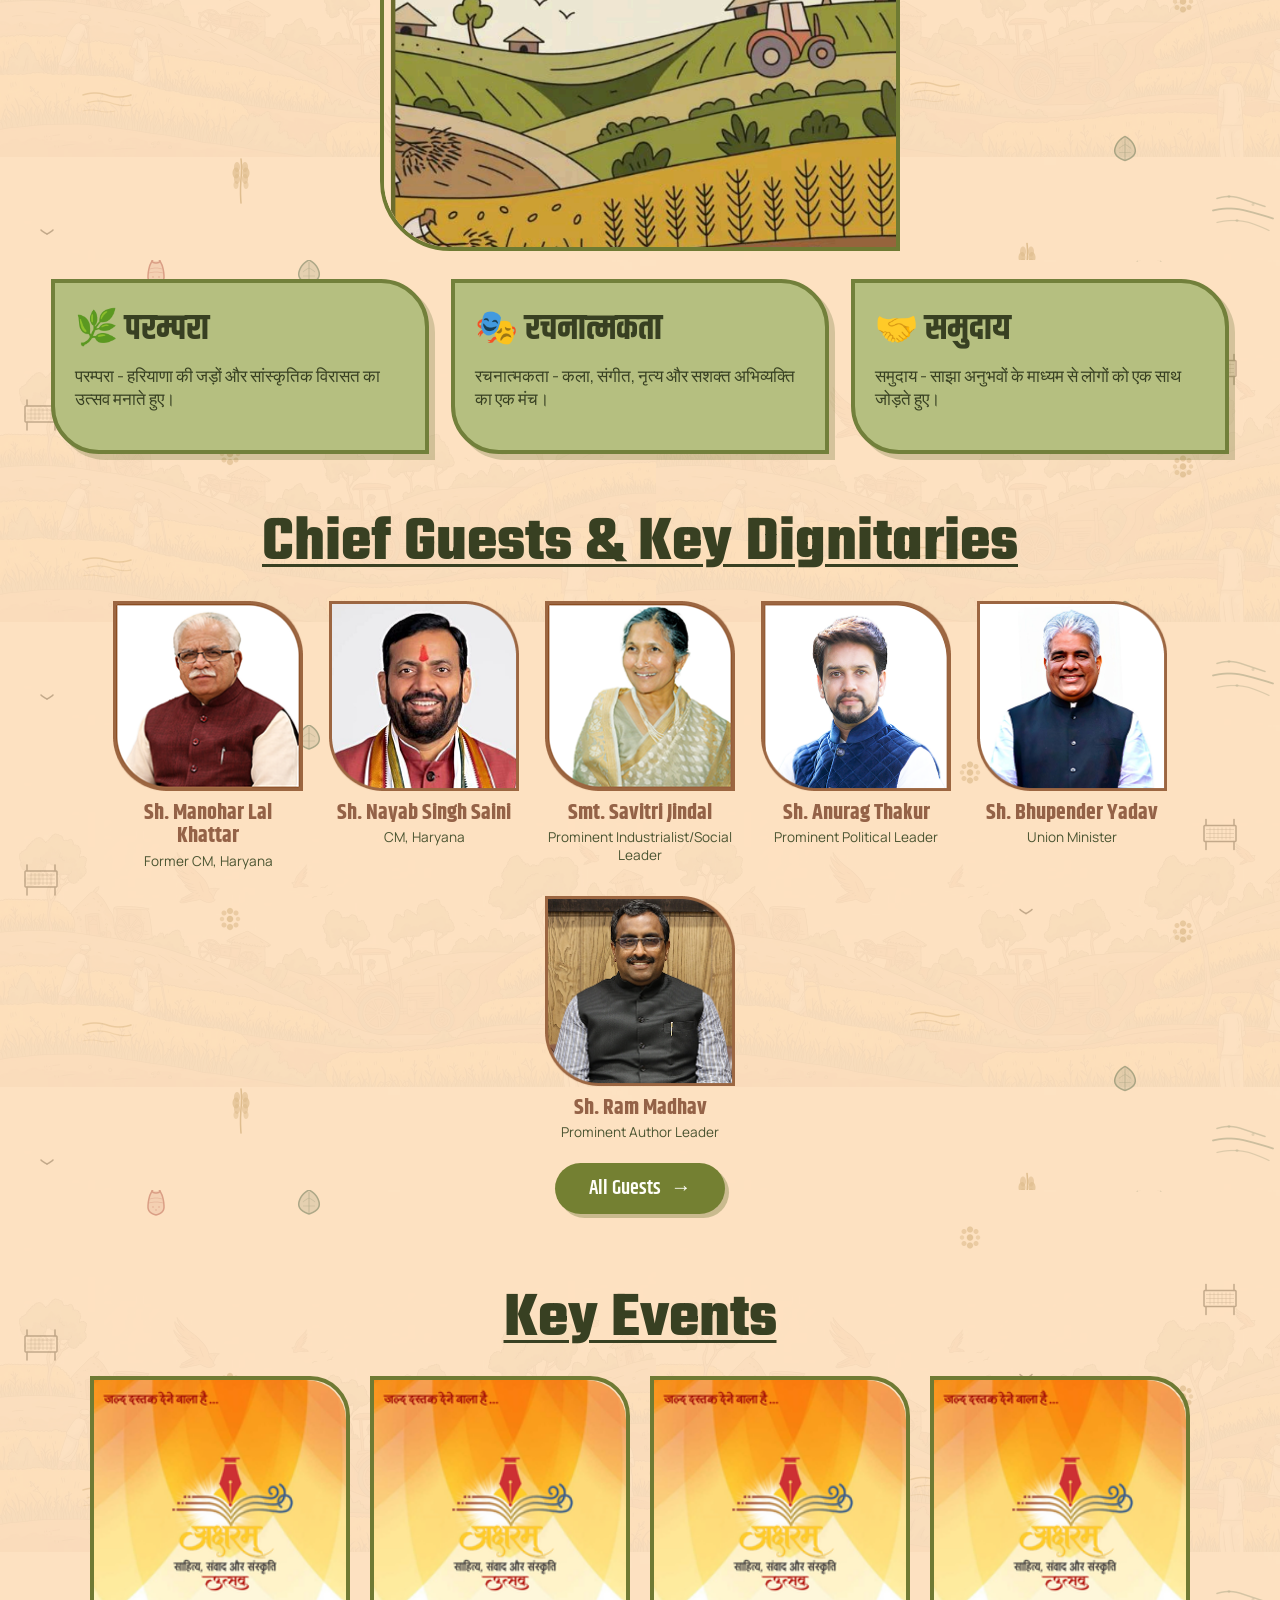
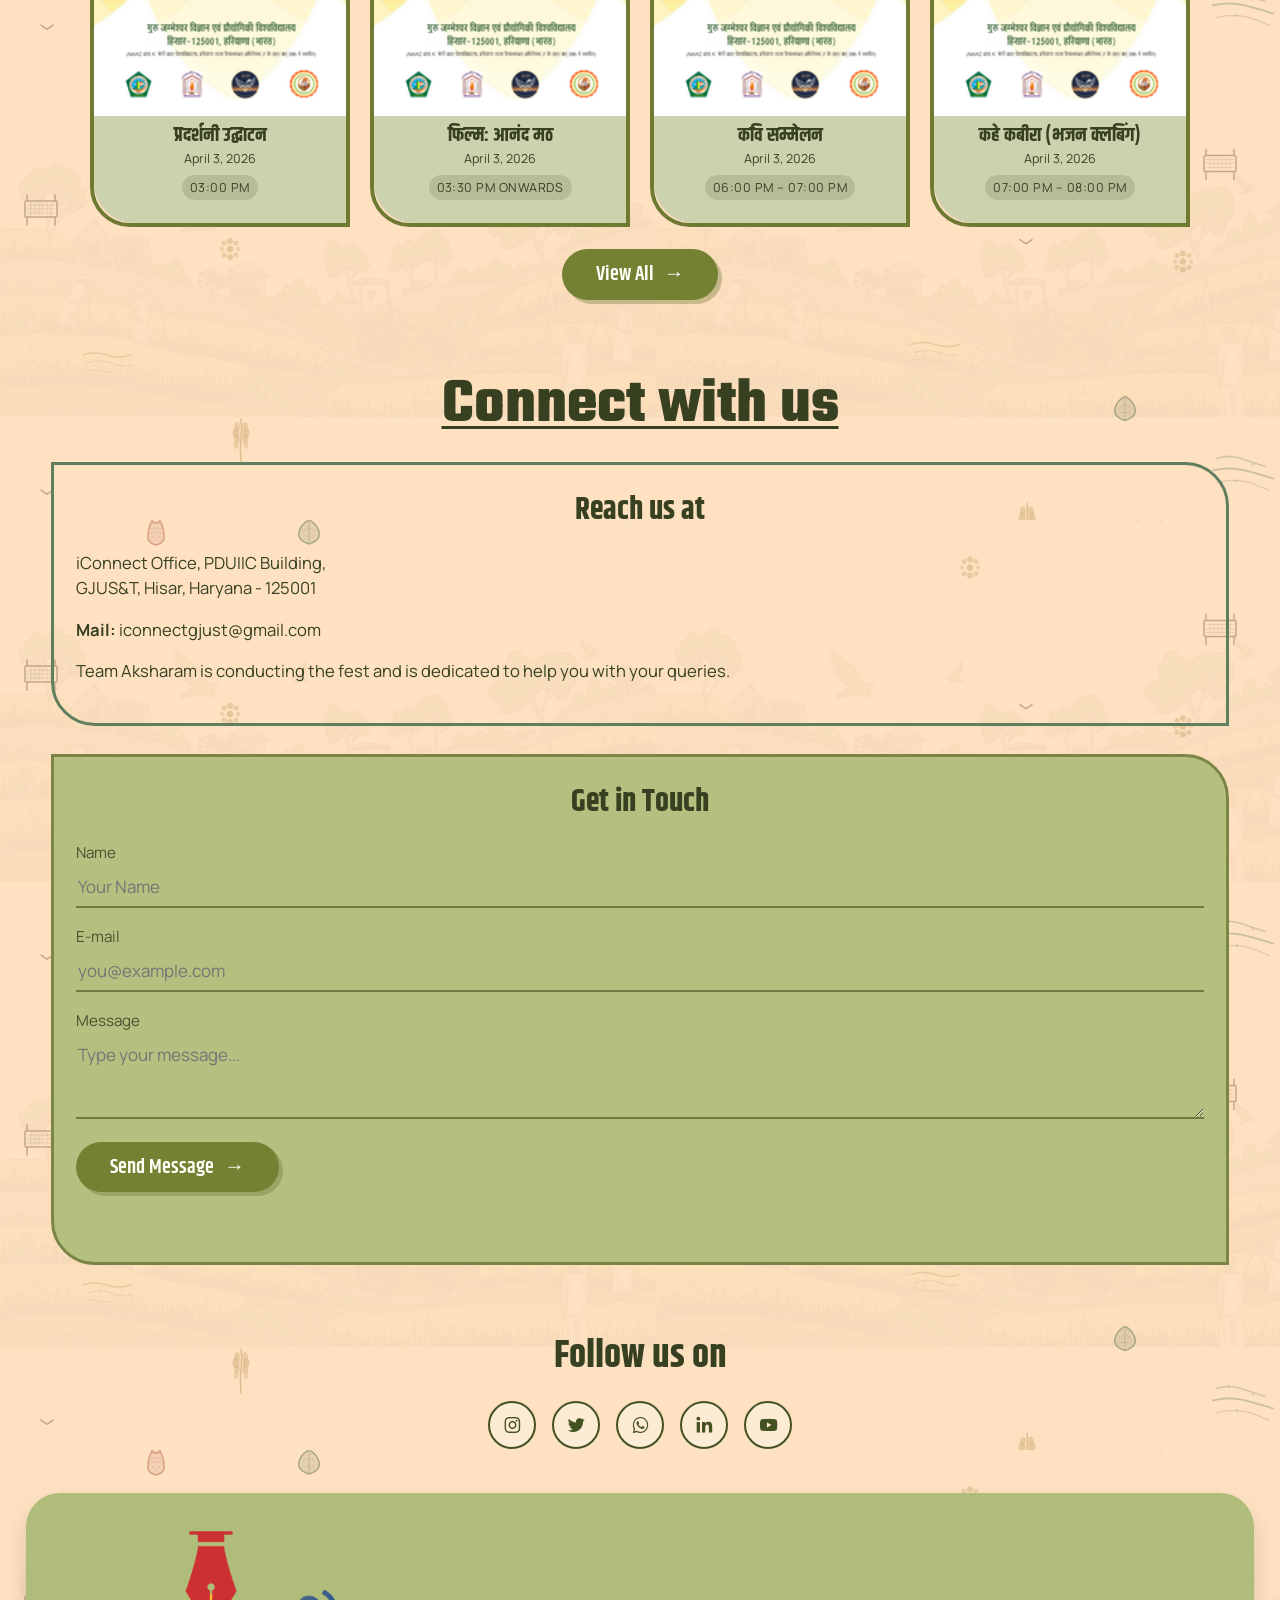
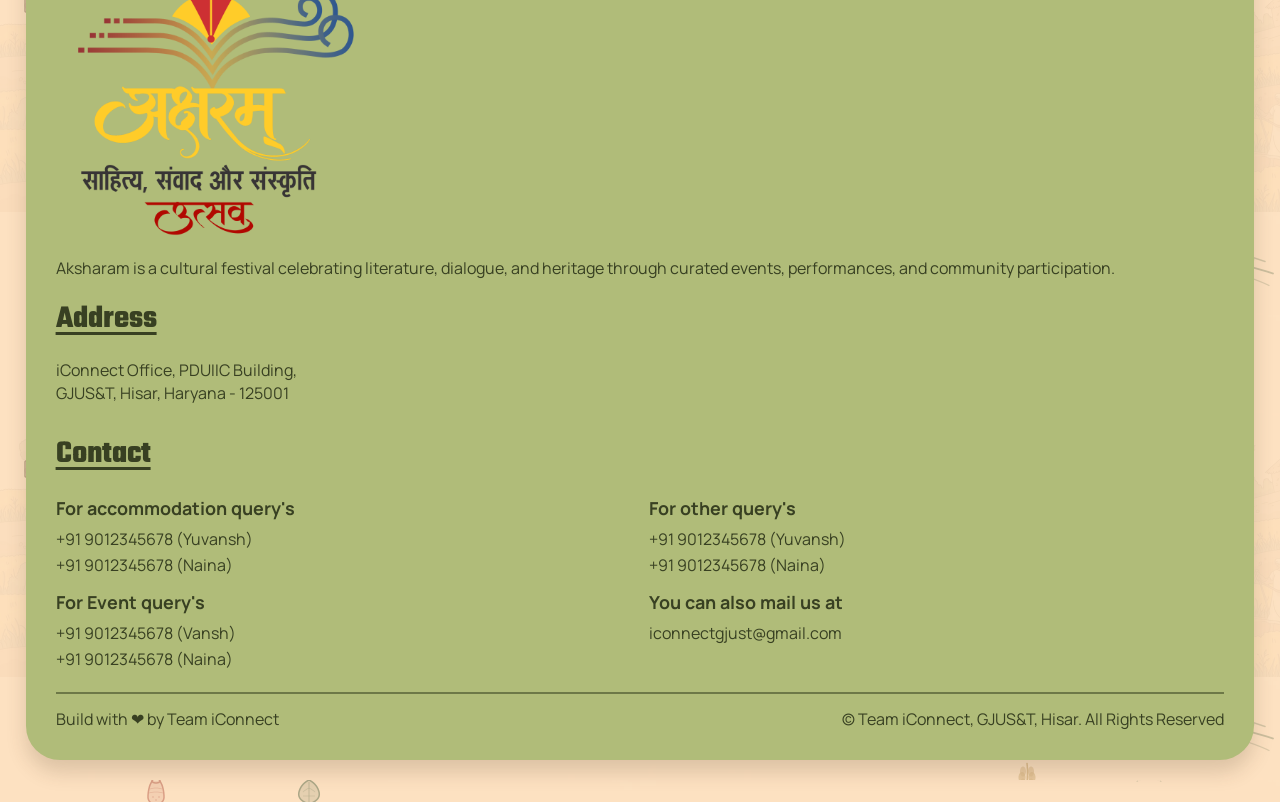
==== commit 94bebdd7: "Your message here" ====
--- a/index.html
+++ b/index.html
@@ -3,9 +3,11 @@
   <head>
     <meta charset="UTF-8" />
     <meta name="viewport" content="width=device-width, initial-scale=1.0" />
-    <title>Aksharam | Home</title>
+    <title>अक्षरम</title>
+  <meta name="description" content="साहित्य, संवाद और संस्कृति उत्सव" /> 
     <link rel="stylesheet" href="styles.css" />
     <meta name="google-site-verification" content="z8_p_r5AH9lz5j6WsEFqK7X5jKKSpRL_j2V7QuzUBrg" />
+    <link rel="icon" type="image/png" href="assets/aksharam_logo.png">
     <link href="https://unpkg.com/boxicons@2.1.4/css/boxicons.min.css" rel="stylesheet">
   </head>
   <body data-page="home">
@@ -74,7 +76,6 @@
             हरियाणा सांस्कृतिक उत्सव परंपरा, रचनात्मकता और सामुदायिक भावना का एक उत्सव है, जो हरियाणा की समृद्ध सांस्कृतिक जड़ों से प्रेरित है। यह उत्सव ग्रामीण जीवन की सादगी और आधुनिक अभिव्यक्ति के मेल को प्रस्तुत करता है, जहाँ संगीत, नृत्य, साहित्य और कला एक जीवंत अनुभव में एकत्रित होते हैं।
             <br /><br />
             ऊर्जावान लोक प्रस्तुतियों और रचनात्मक प्रदर्शनों से लेकर इंटरएक्टिव गतिविधियों तक, यह उत्सव एक ऐसा मंच प्रदान करता है जहाँ प्रतिभा और परंपरा का संगम होता है। यह केवल प्रस्तुतियों तक सीमित नहीं है, बल्कि हरियाणा की संस्कृति की कहानियों, आत्मा और सरलता को महसूस करने का अवसर भी देता है।
-            <br /><br />
             छात्रों और रचनाकारों के लिए विशेष रूप से तैयार किया गया यह उत्सव अभिव्यक्ति, आपसी जुड़ाव और सांस्कृतिक गर्व को बढ़ावा देता है, जिससे यह केवल एक आयोजन नहीं बल्कि एक यादगार सांस्कृतिक अनुभव बन जाता है।
           </div>
           <figure class="about-figure reveal">
--- a/styles.css
+++ b/styles.css
@@ -99,7 +99,7 @@
 
 .brand-main {
   font-family: "Khand", sans-serif;
-  font-size: clamp(2rem, 4vw, 3rem);
+  font-size: clamp(1.8rem, 2.5vw, 3rem);
   font-weight: 700;
   color: #8f5c3a;
 }
@@ -130,7 +130,7 @@
   padding: 0;
   display: flex;
   align-items: center;
-  gap: clamp(10px, 1.2vw, 22px);
+  gap: clamp(7px, 1.1vw, 22px);
 }
 
 .nav-link {
@@ -165,7 +165,7 @@
 }
 
 .hero {
-  padding-top: 80px;
+  padding-top: 40px;
   padding-bottom: 38px;
   text-align: center;
 }
@@ -179,7 +179,7 @@
 }
 
 .partner-logo {
-  width: clamp(40px, 7vw, 110px);
+  width: clamp(36px, 6.7vw, 110px);
   aspect-ratio: 1 / 1;
   object-fit: contain;
   border-radius: 18px;
@@ -216,15 +216,15 @@
 }
 
 .hero-brand-logo {
-  width: min(300px, 80%);
+  width: min(240px, 80%);
   margin: 4px auto 0;
   border-radius: 18px;
 }
 
 .presents {
-  margin: 14px 0 10px;
-  font-family: "Khand", sans-serif;
-  font-size: clamp(1.6rem, 2vw, 2.4rem);
+  margin: 7px 0 0px;
+  font-family: "Khand", sans-serif;
+  font-size: clamp(1rem, 1.5vw, 1.4rem);
   color: #6f7c35;
 }
 
@@ -383,6 +383,7 @@
   font-weight: 500;
   line-height: 1.35;
   color: var(--ink-soft);
+  text-align: justify;
 }
 
 .about-figure {
@@ -778,6 +779,7 @@
   margin: 0;
   font-size: clamp(1rem, 1.1vw, 1.2rem);
   line-height: 1.45;
+  text-align: justify;
 }
 
 .contact-columns {
@@ -954,9 +956,6 @@
     width: clamp(74px, 24vw, 100px);
   }
 
-  .hero-brand-logo {
-    width: min(390px, 80%);
-  }
   .sponsor-logos img {
     height: 54px;
     max-width: 116px;
@@ -979,6 +978,14 @@
   .mini-logo {
   width: min(240px, 90%);
 }
+.brand-main {
+  font-size: clamp(1.8rem, 2.4vw, 3rem);
+
+}
+
+.brand-sub {
+  font-size: 0.6rem;
+}
 }
 
 @media (max-width: 480px) {
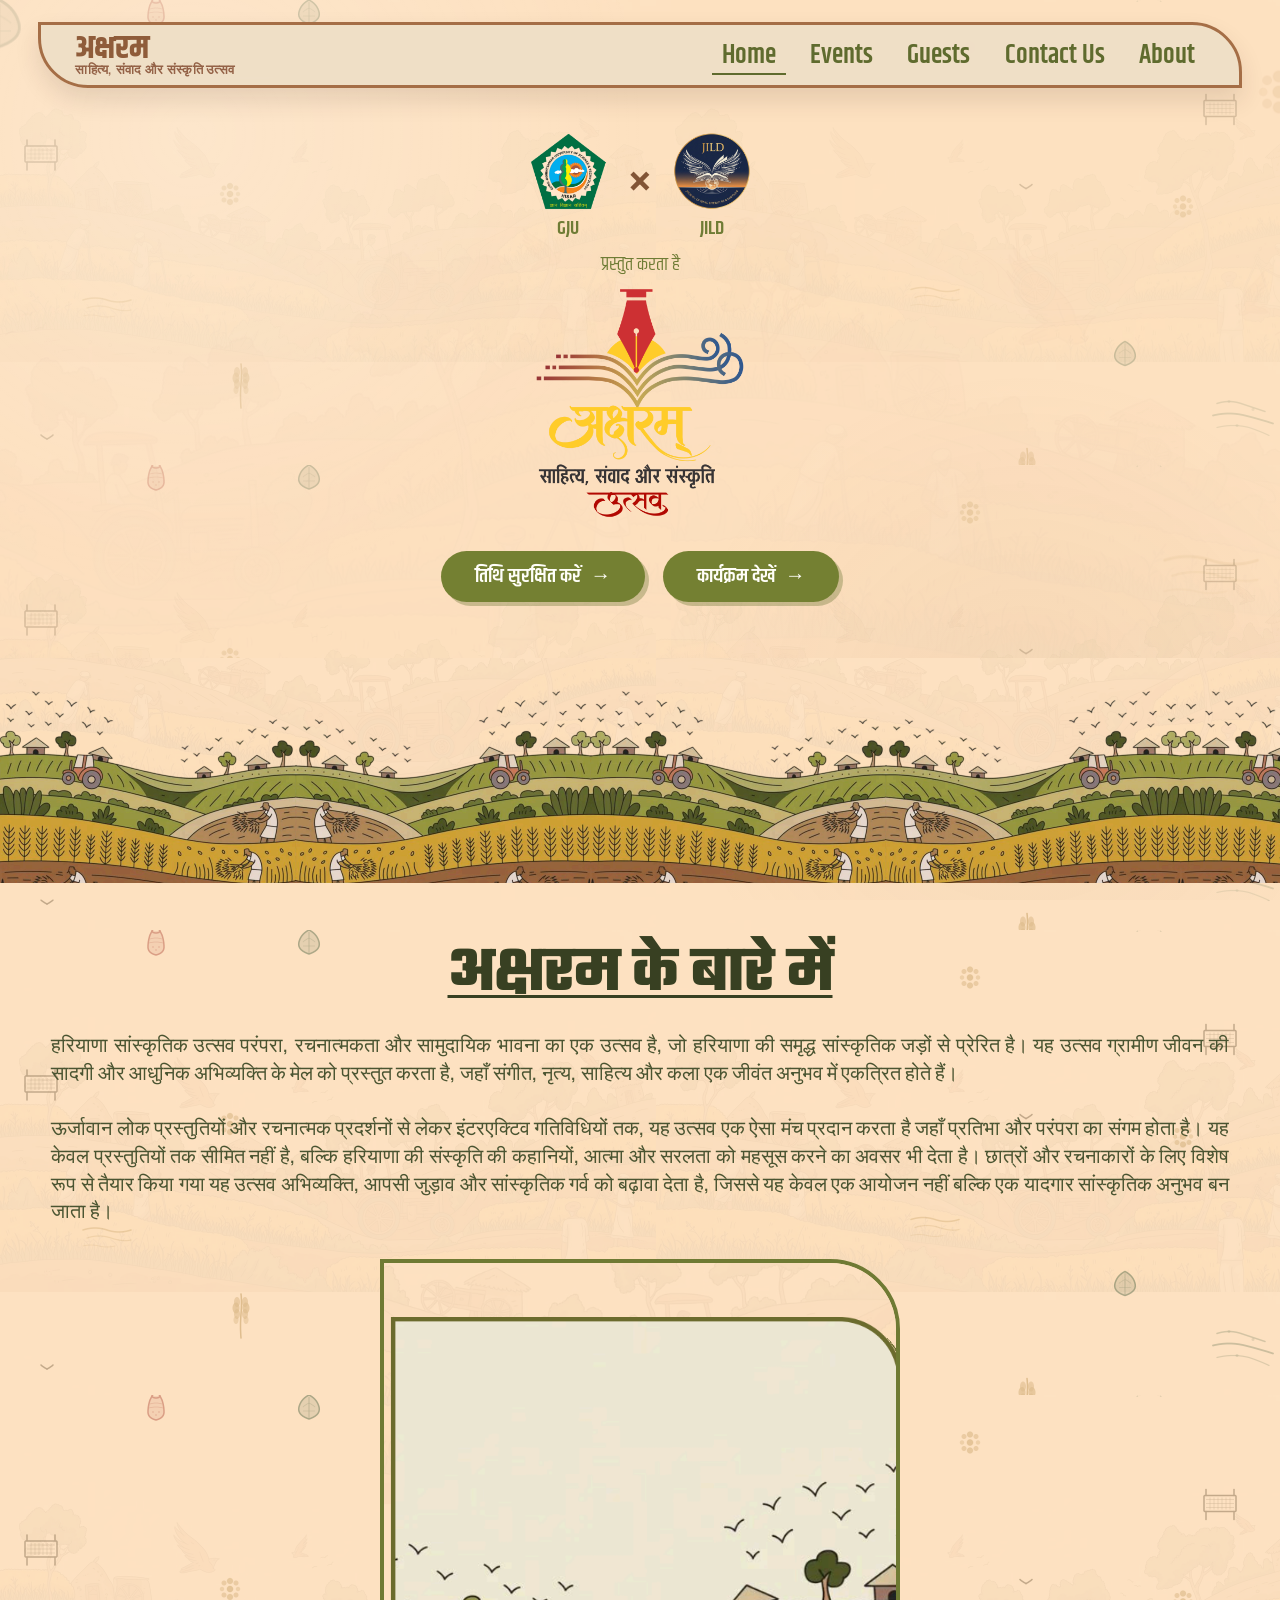
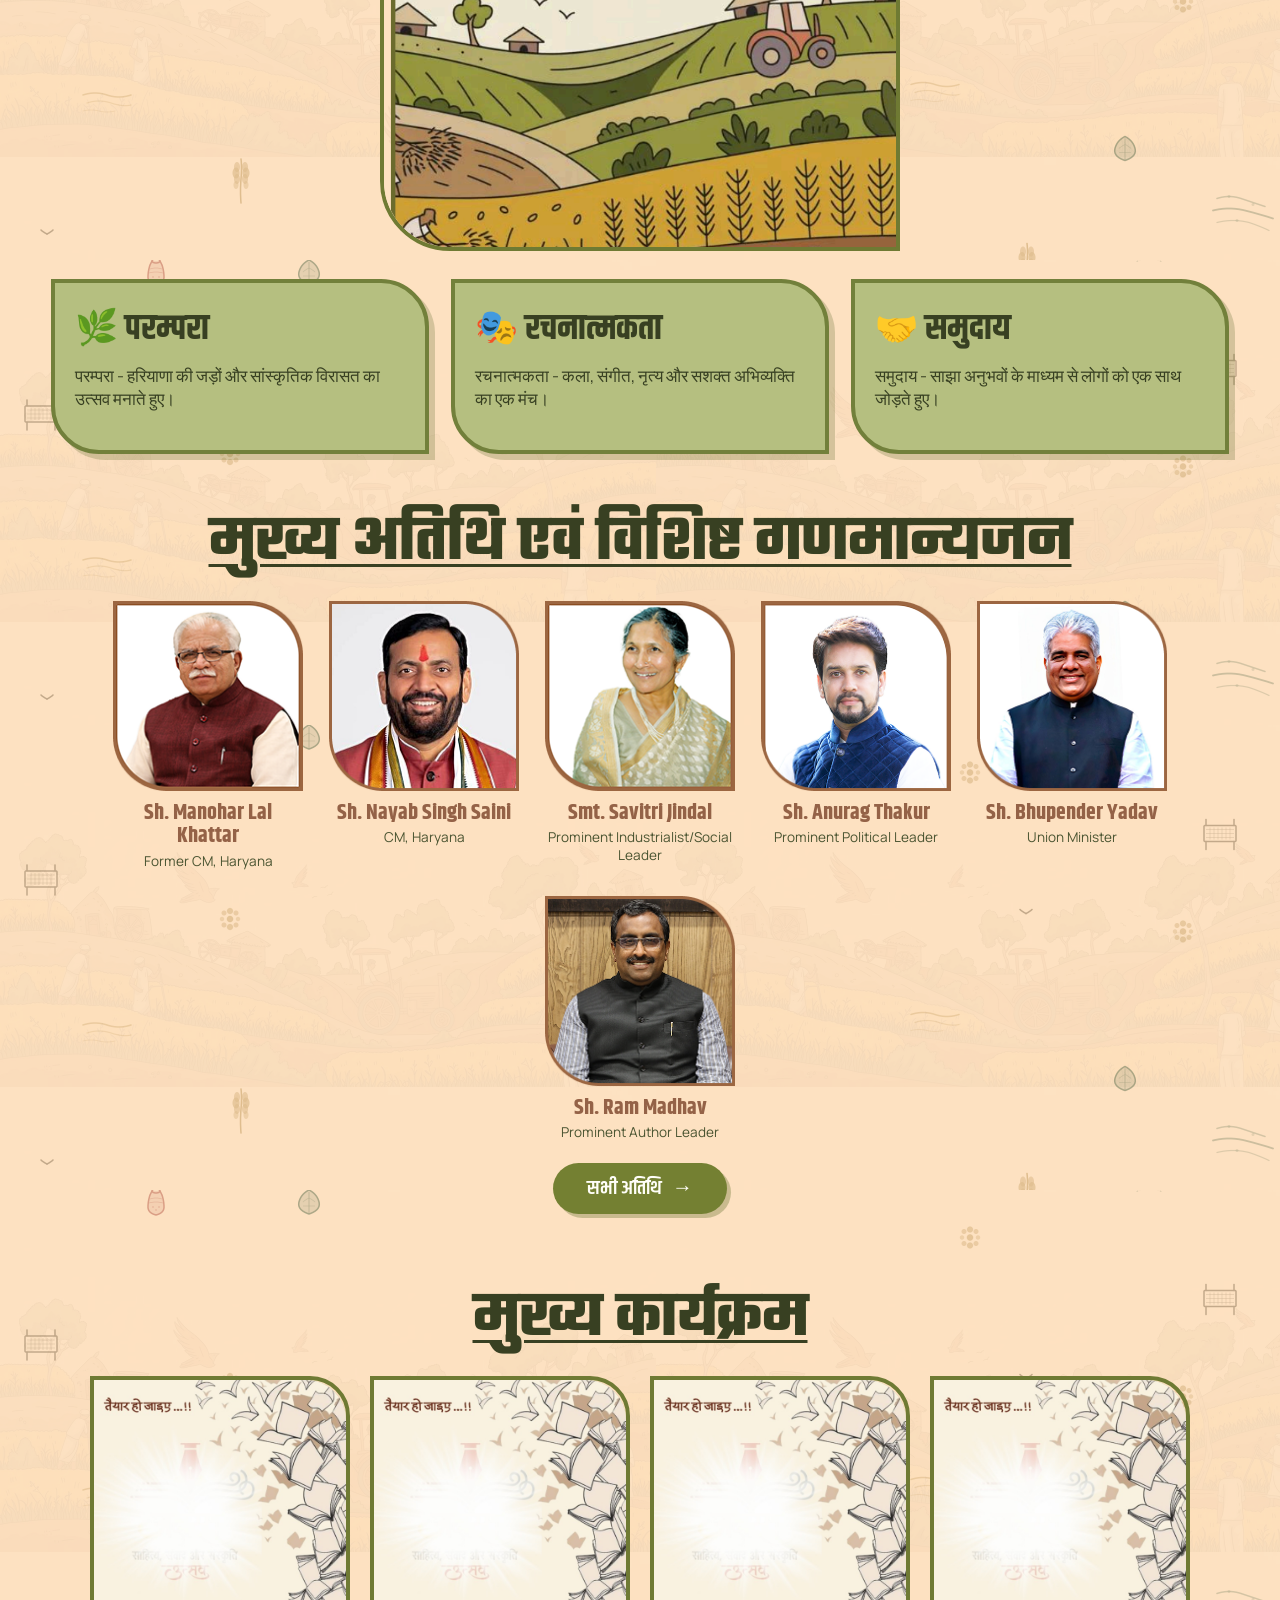
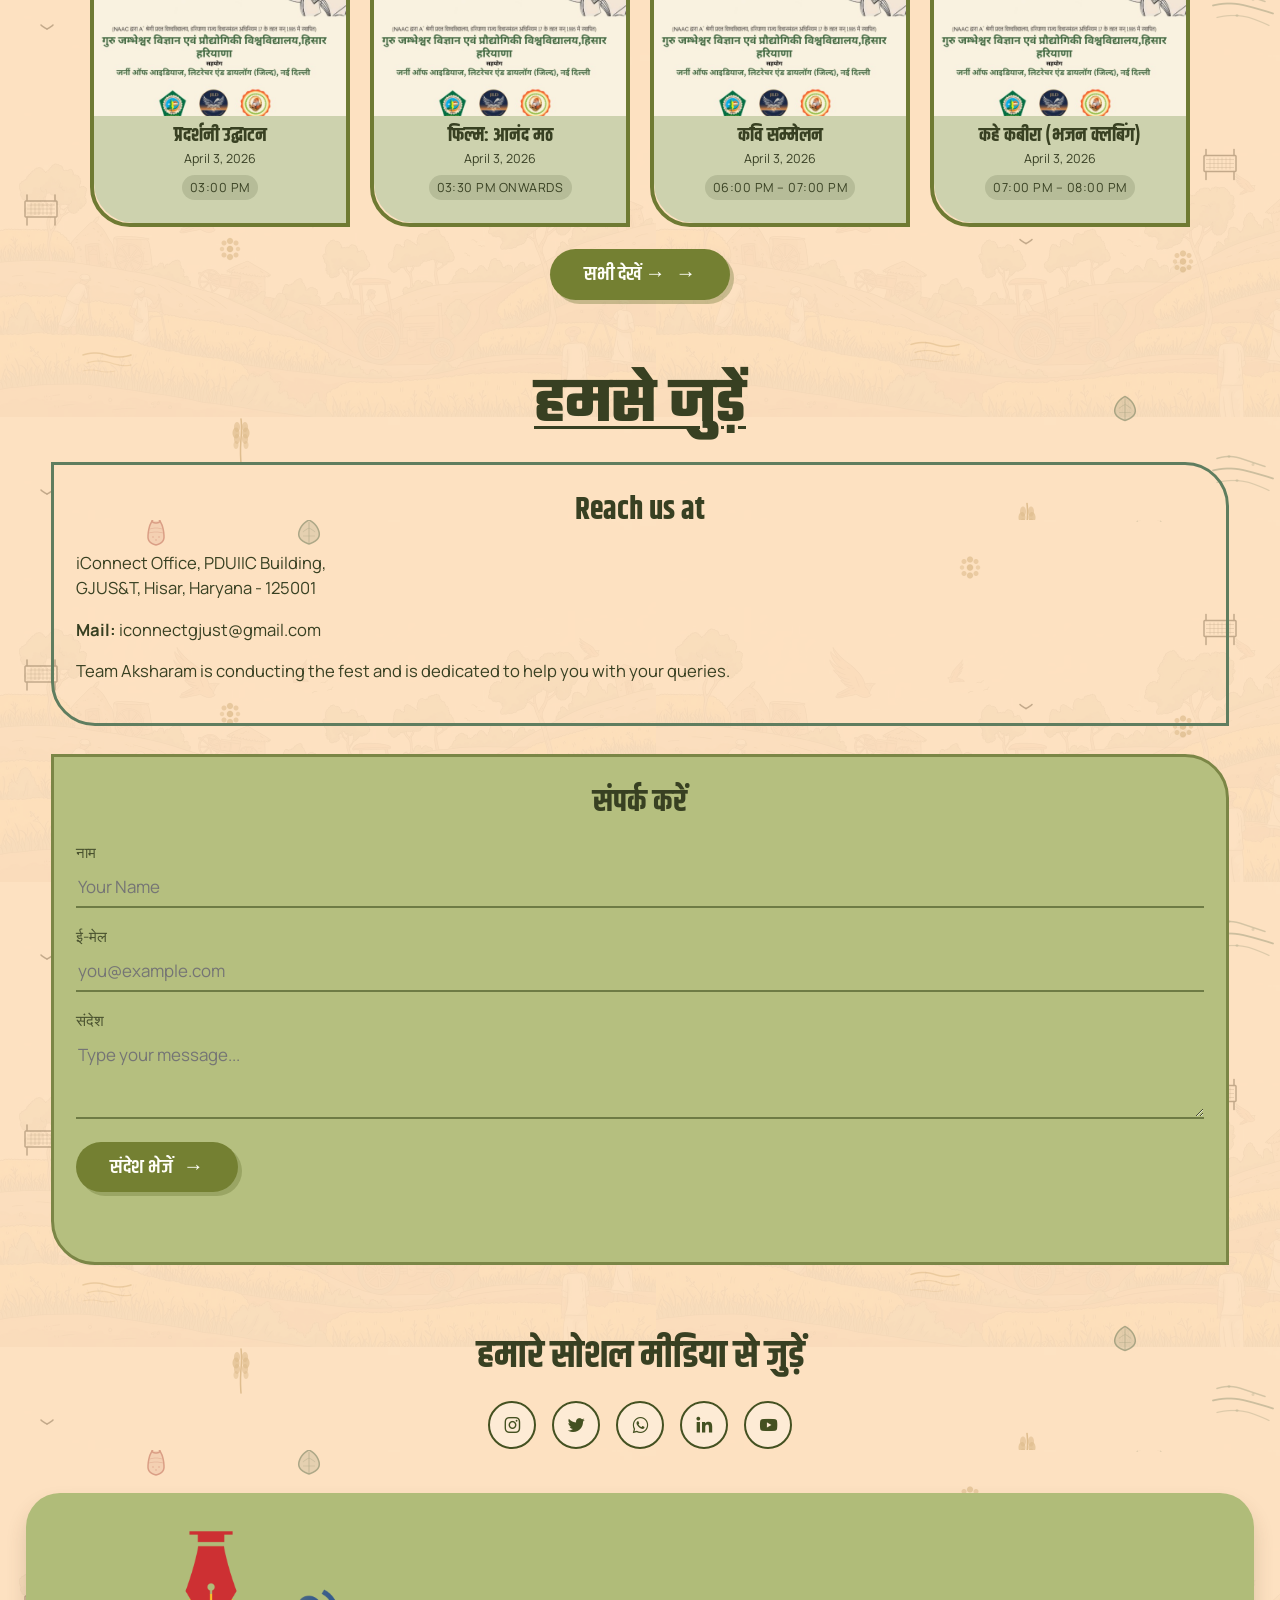
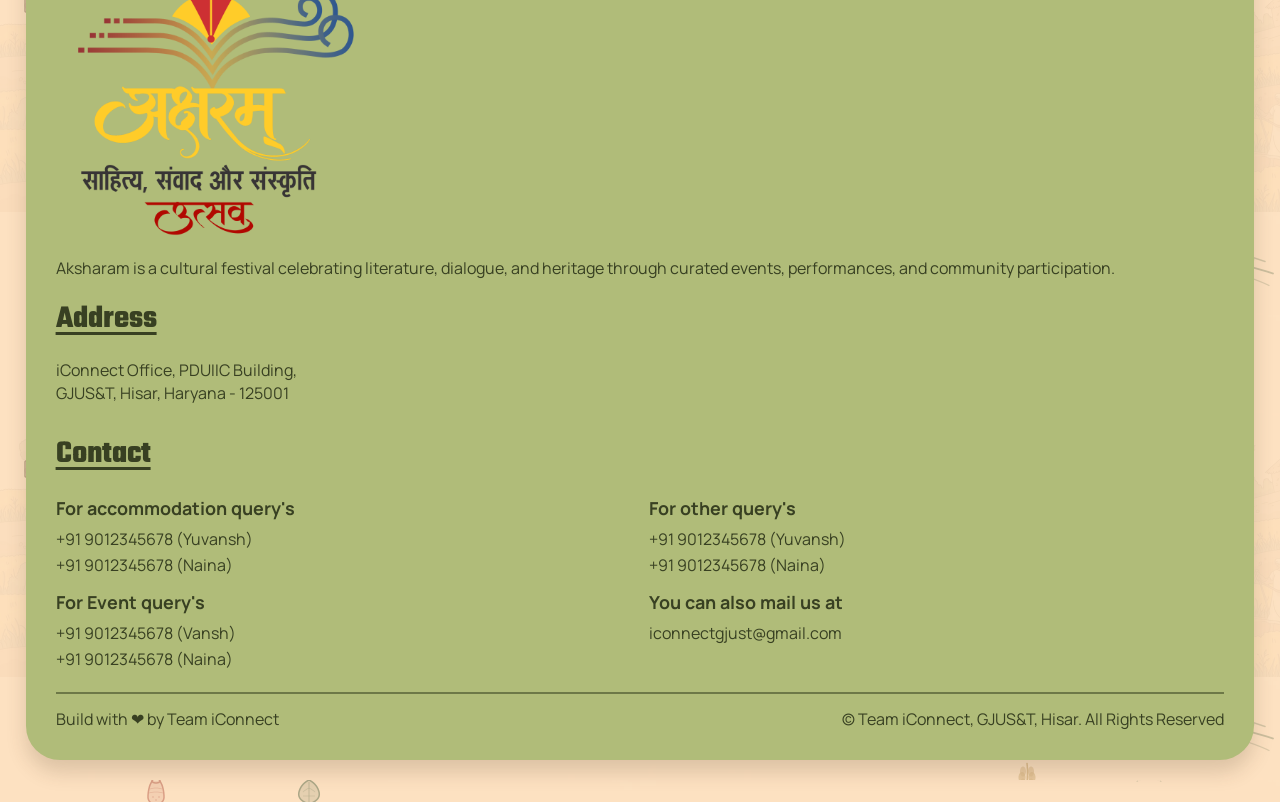
==== commit 2b9b9fcc: "Your message here" ====
--- a/index.html
+++ b/index.html
@@ -41,7 +41,7 @@
   </div>
 
 </div>
-        <p class="presents reveal">Presents</p>
+        <p class="presents reveal">प्रस्तुत करता है</p>
         <img class="hero-brand-logo reveal" src="assets/aksharam_logo.png" alt="Aksharam logo" />
         <div class="cta-row reveal">
           <a
@@ -51,9 +51,9 @@
             rel="noopener noreferrer"
             title="Save 3, 4 and 5 April 2026 to calendar"
           >
-            Save The Date<span aria-hidden="true">→</span>
+            तिथि सुरक्षित करें<span aria-hidden="true">→</span>
           </a>
-          <a class="btn" href="events.html">View Events <span aria-hidden="true">→</span></a>
+          <a class="btn" href="events.html">कार्यक्रम देखें<span aria-hidden="true">→</span></a>
         </div>
         <!-- <div class="sponsor-strip reveal">
           <p class="sponsor-title">Sponsors & Supporters</p>
@@ -70,7 +70,7 @@
       </div>
 
       <section id="about" class="section container">
-        <h2 class="section-title reveal">About Aksharam</h2>
+        <h2 class="section-title reveal">अक्षरम के बारे में</h2>
         <div class="about-grid">
           <div class="about-copy reveal">
             हरियाणा सांस्कृतिक उत्सव परंपरा, रचनात्मकता और सामुदायिक भावना का एक उत्सव है, जो हरियाणा की समृद्ध सांस्कृतिक जड़ों से प्रेरित है। यह उत्सव ग्रामीण जीवन की सादगी और आधुनिक अभिव्यक्ति के मेल को प्रस्तुत करता है, जहाँ संगीत, नृत्य, साहित्य और कला एक जीवंत अनुभव में एकत्रित होते हैं।
@@ -86,41 +86,41 @@
       </section>
 
       <section class="section container">
-        <h2 class="section-title reveal">Chief Guests & Key Dignitaries</h2>
+        <h2 class="section-title reveal">मुख्य अतिथि एवं विशिष्ट गणमान्यजन</h2>
         <div id="homeGuestsGrid" class="guest-grid"></div>
         <p class="center reveal">
-          <a class="btn" href="guests.html">All Guests <span aria-hidden="true">→</span></a>
+          <a class="btn" href="guests.html">सभी अतिथि<span aria-hidden="true">→</span></a>
         </p>
       </section>
 
       <section class="section container">
-        <h2 class="section-title reveal">Key Events</h2>
+        <h2 class="section-title reveal">मुख्य कार्यक्रम</h2>
         <div id="homeEventsGrid" class="event-grid"></div>
         <p class="center reveal">
-          <a class="btn" href="events.html">View All <span aria-hidden="true">→</span></a>
+          <a class="btn" href="events.html">सभी देखें →<span aria-hidden="true">→</span></a>
         </p>
       </section>
 
       <section id="connect" class="section container">
-        <h2 class="section-title reveal">Connect with us</h2>
+        <h2 class="section-title reveal">हमसे जुड़ें</h2>
         <div class="connect-grid">
           <article id="reachPanel" class="panel reach-card reveal"></article>
           <article class="panel contact-form reveal">
-            <h3 class="form-title">Get in Touch</h3>
+            <h3 class="form-title">संपर्क करें</h3>
             <form id="contactForm">
               <div class="field">
-                <label for="name">Name</label>
+                <label for="name">नाम</label>
                 <input id="name" name="name" type="text" placeholder="Your Name" required />
               </div>
               <div class="field">
-                <label for="email">E-mail</label>
+                <label for="email">ई-मेल</label>
                 <input id="email" name="email" type="email" placeholder="you@example.com" required />
               </div>
               <div class="field">
-                <label for="message">Message</label>
+                <label for="message">संदेश</label>
                 <textarea id="message" name="message" placeholder="Type your message..." required></textarea>
               </div>
-              <button class="btn" type="submit">Send Message <span aria-hidden="true">→</span></button>
+              <button class="btn" type="submit">संदेश भेजें<span aria-hidden="true">→</span></button>
               <p id="formFeedback" class="form-feedback"></p>
             </form>
           </article>
@@ -128,7 +128,7 @@
       </section>
 
       <section class="social-wrap container">
-        <h2 class="social-title reveal">Follow us on</h2>
+        <h2 class="social-title reveal">हमारे सोशल मीडिया से जुड़ें</h2>
         <div id="socialList" class="social-list"></div>
       </section>
 
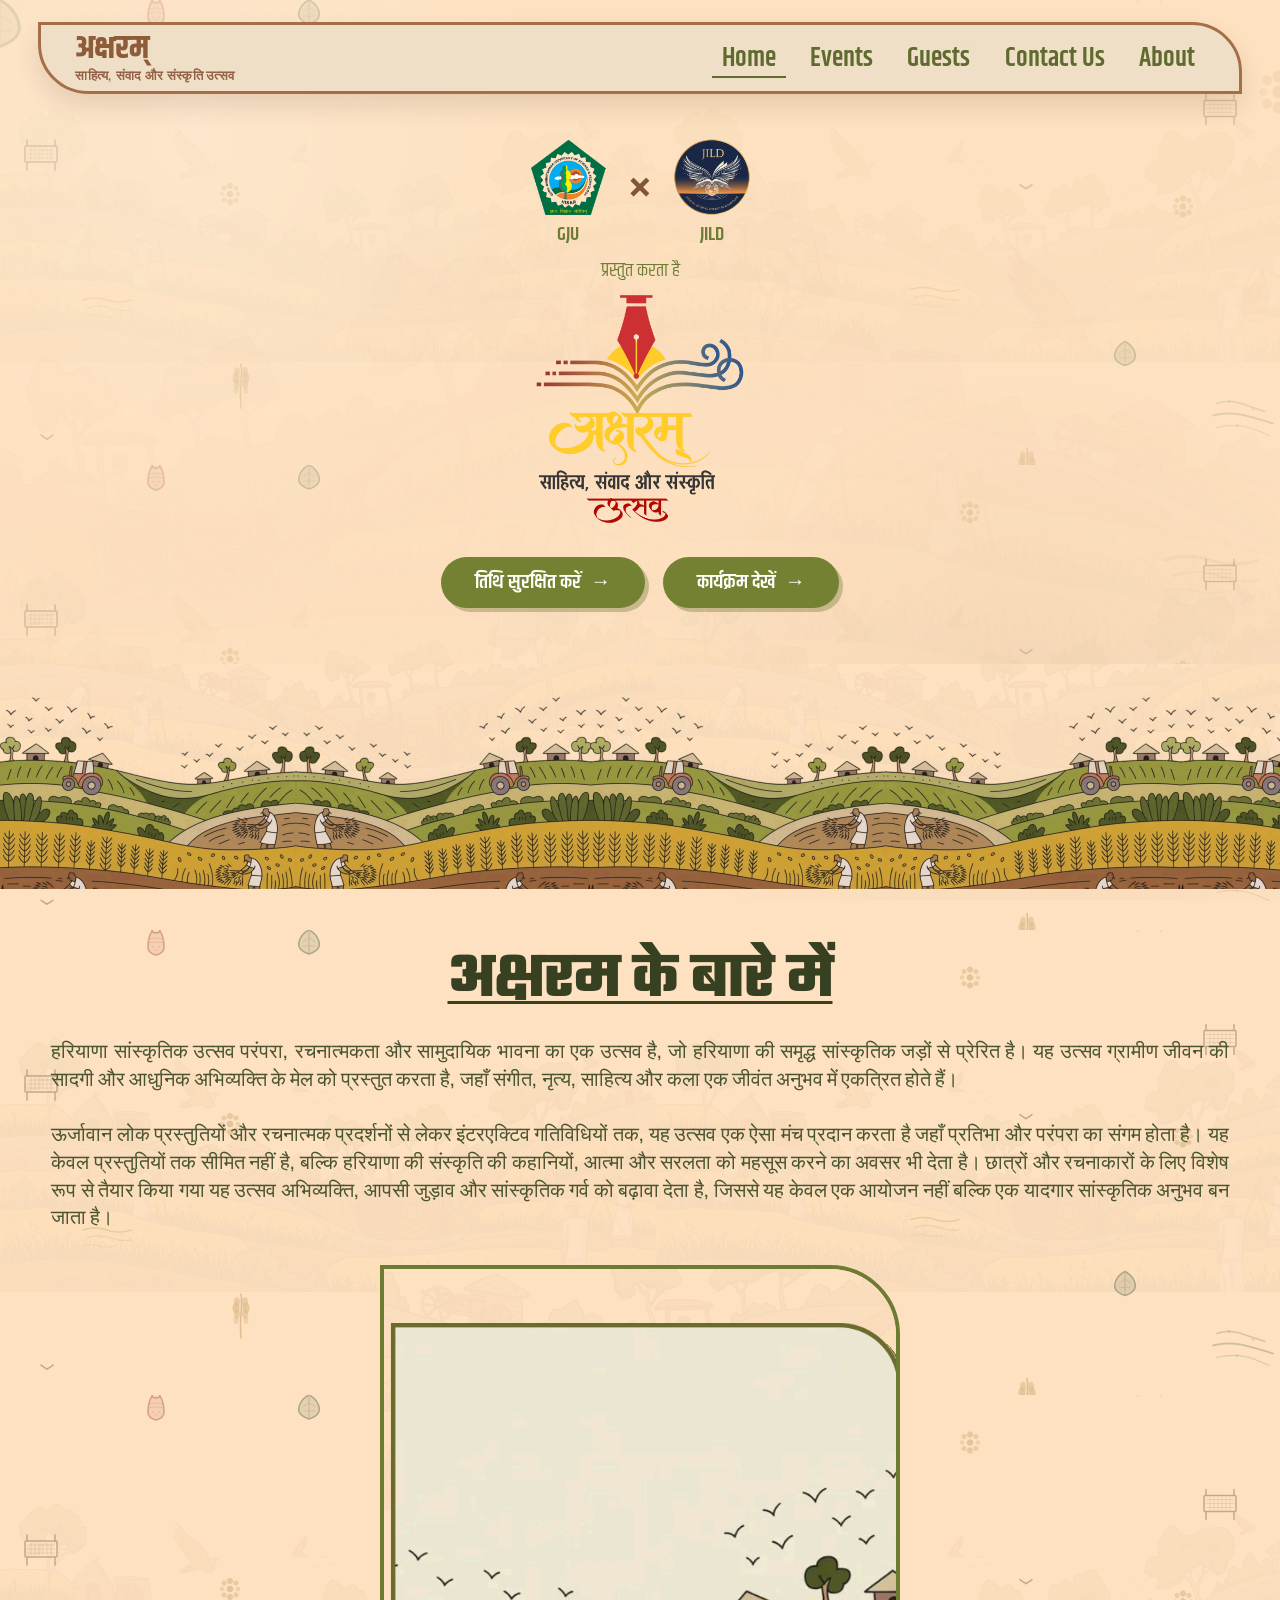
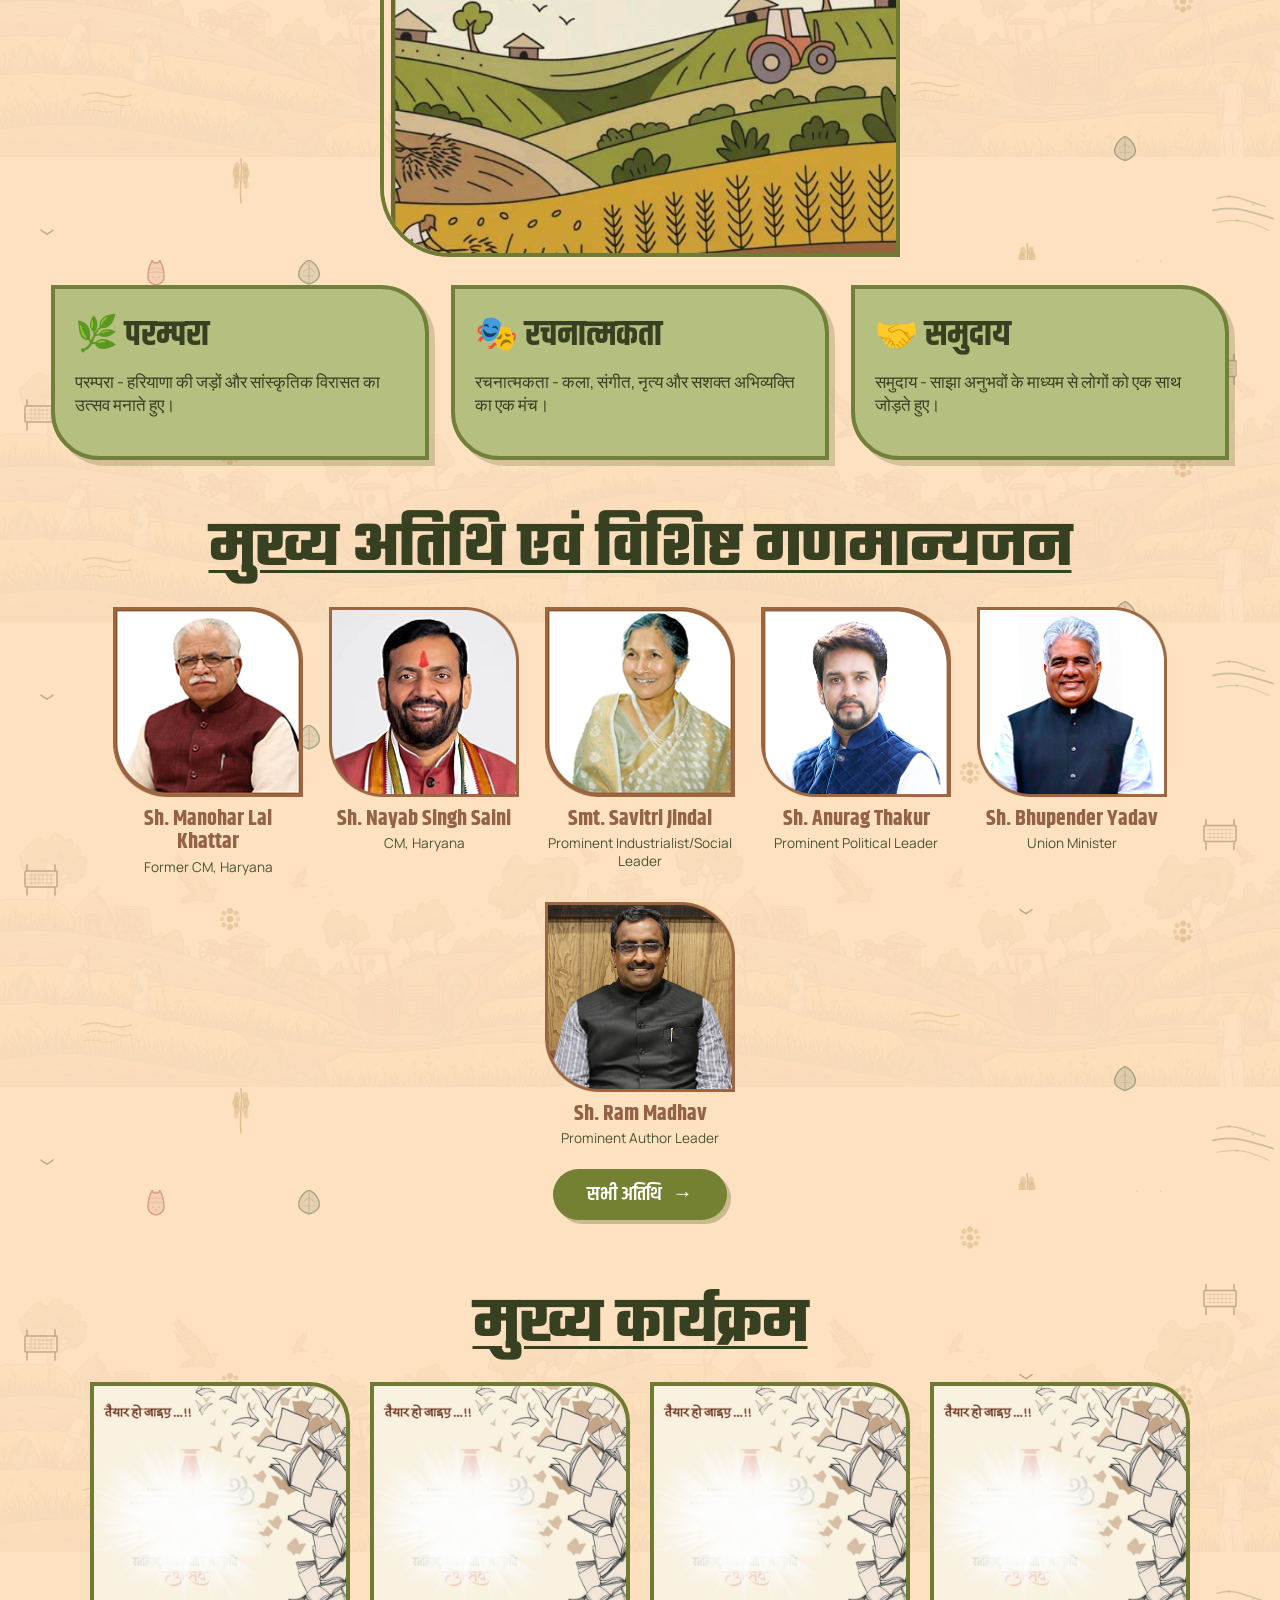
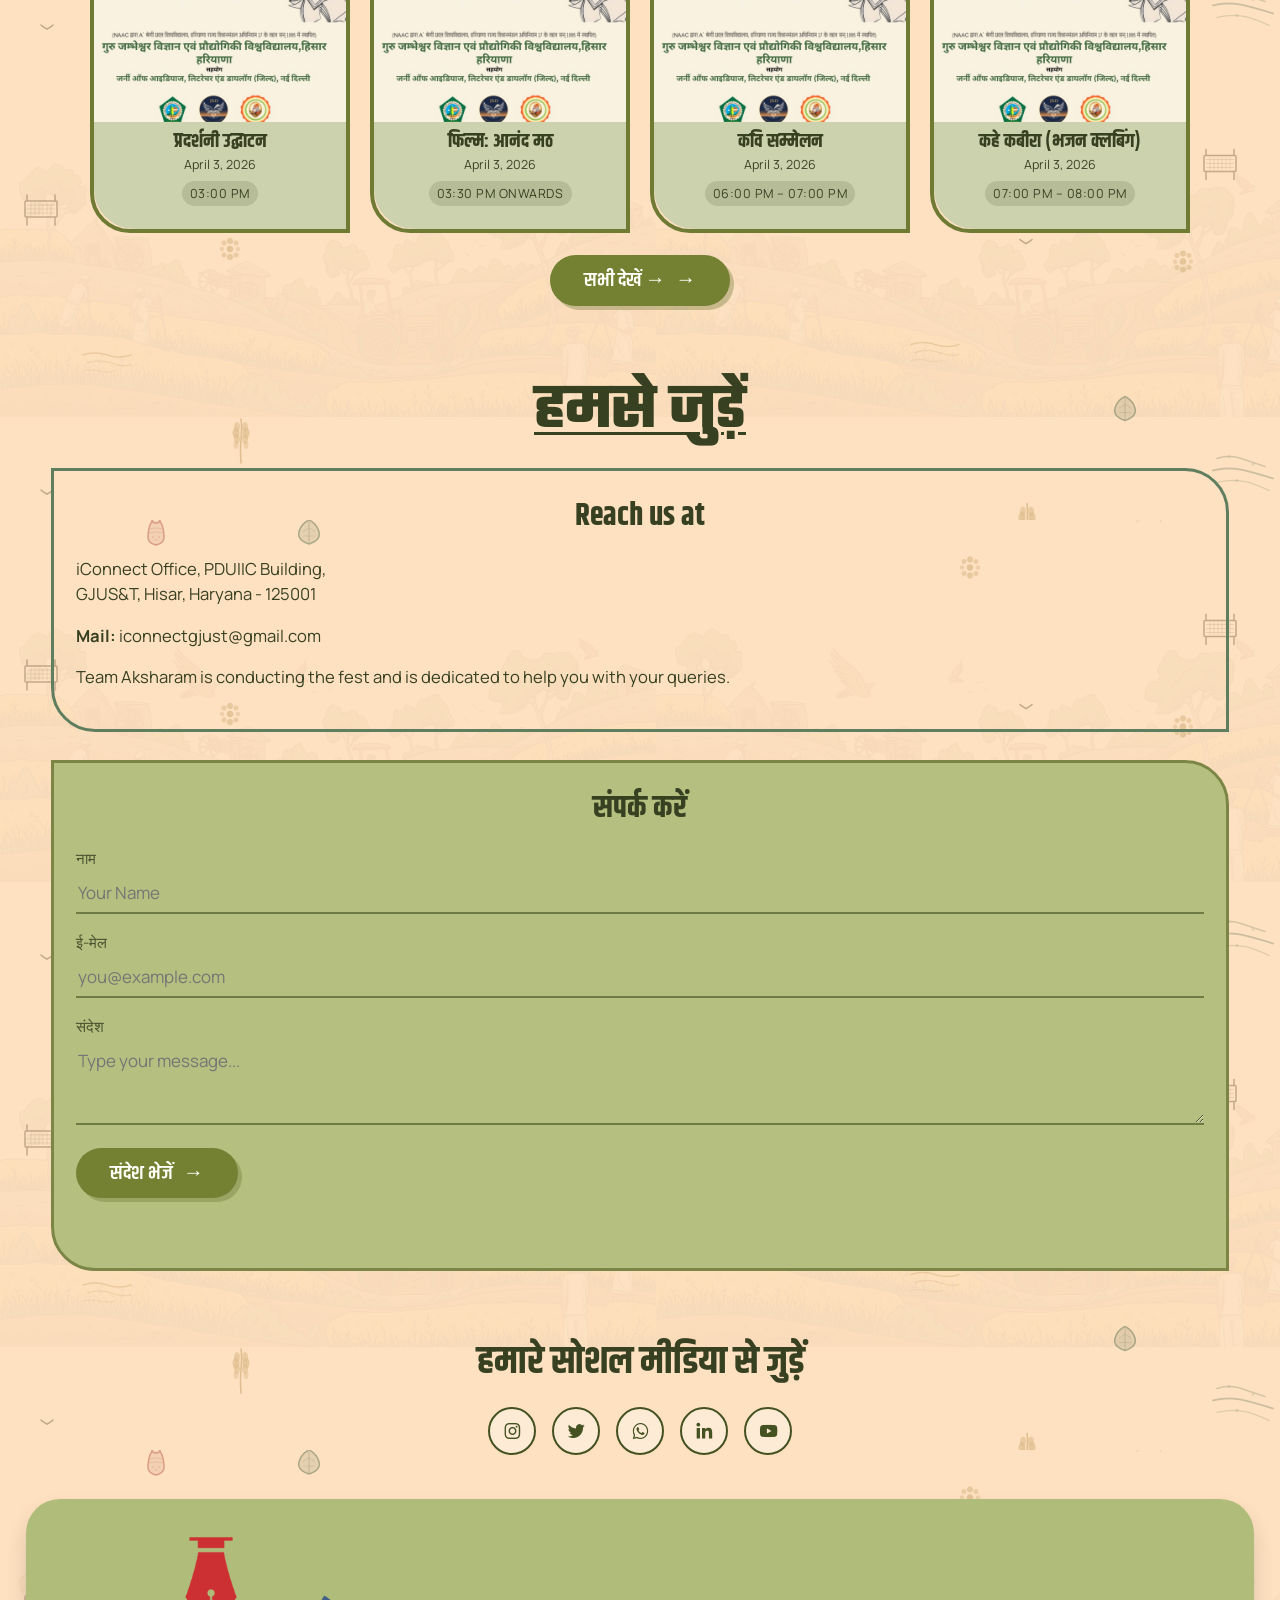
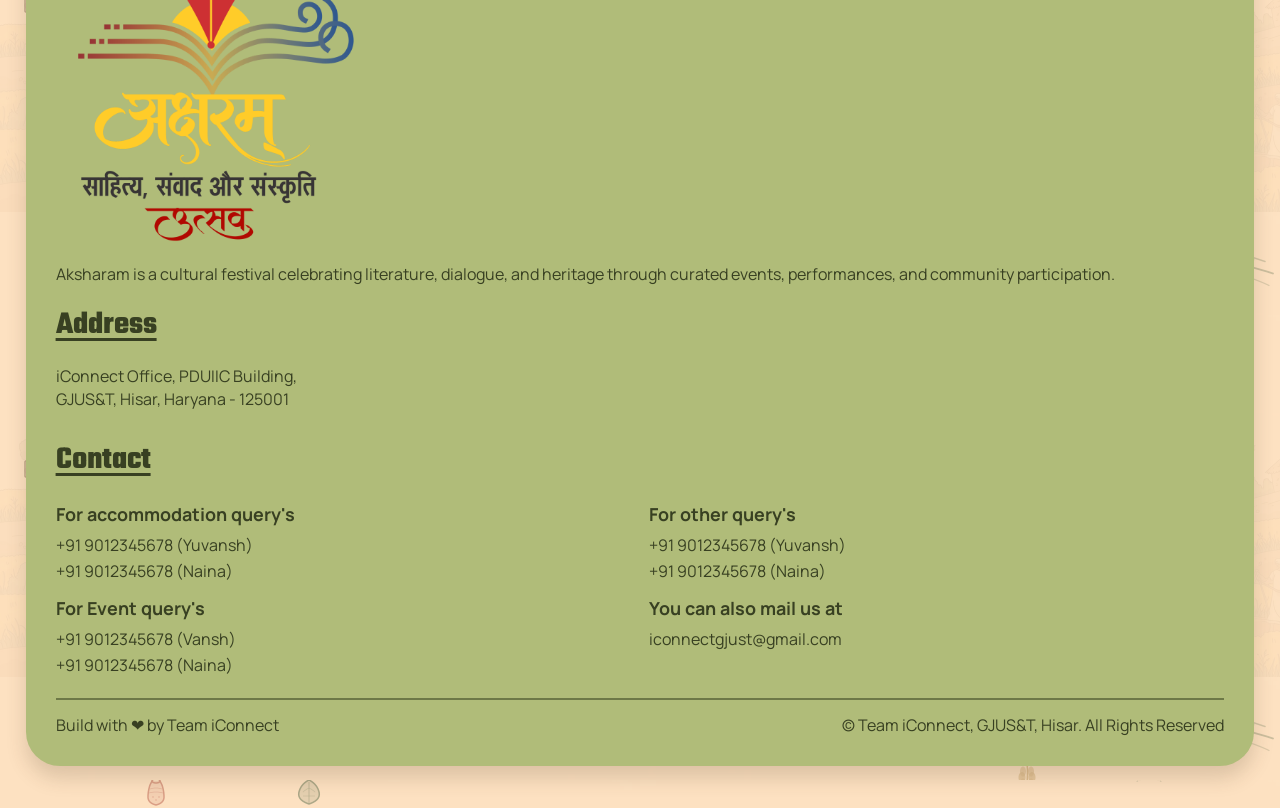
==== commit 531d2e38: "Your message here" ====
--- a/index.html
+++ b/index.html
@@ -3,7 +3,7 @@
   <head>
     <meta charset="UTF-8" />
     <meta name="viewport" content="width=device-width, initial-scale=1.0" />
-    <title>अक्षरम</title>
+    <title>अक्षरम्</title>
   <meta name="description" content="साहित्य, संवाद और संस्कृति उत्सव" /> 
     <link rel="stylesheet" href="styles.css" />
     <meta name="google-site-verification" content="z8_p_r5AH9lz5j6WsEFqK7X5jKKSpRL_j2V7QuzUBrg" />
@@ -15,7 +15,7 @@
       <nav class="top-nav">
         <div class="top-nav-row">
           <a href="index.html" class="brand" aria-label="Aksharam home">
-            <span class="brand-main">अक्षरम</span>
+            <span class="brand-main">अक्षरम्</span>
             <span class="brand-sub">साहित्य, संवाद और संस्कृति उत्सव</span>
           </a>
           <button id="navToggle" class="nav-toggle" type="button">Menu</button>
--- a/styles.css
+++ b/styles.css
@@ -107,6 +107,7 @@
 .brand-sub {
   font-size: 0.8rem;
   font-weight: 700;
+    margin-top: 6px;
   letter-spacing: 0.02em;
   color: #946247;
 }
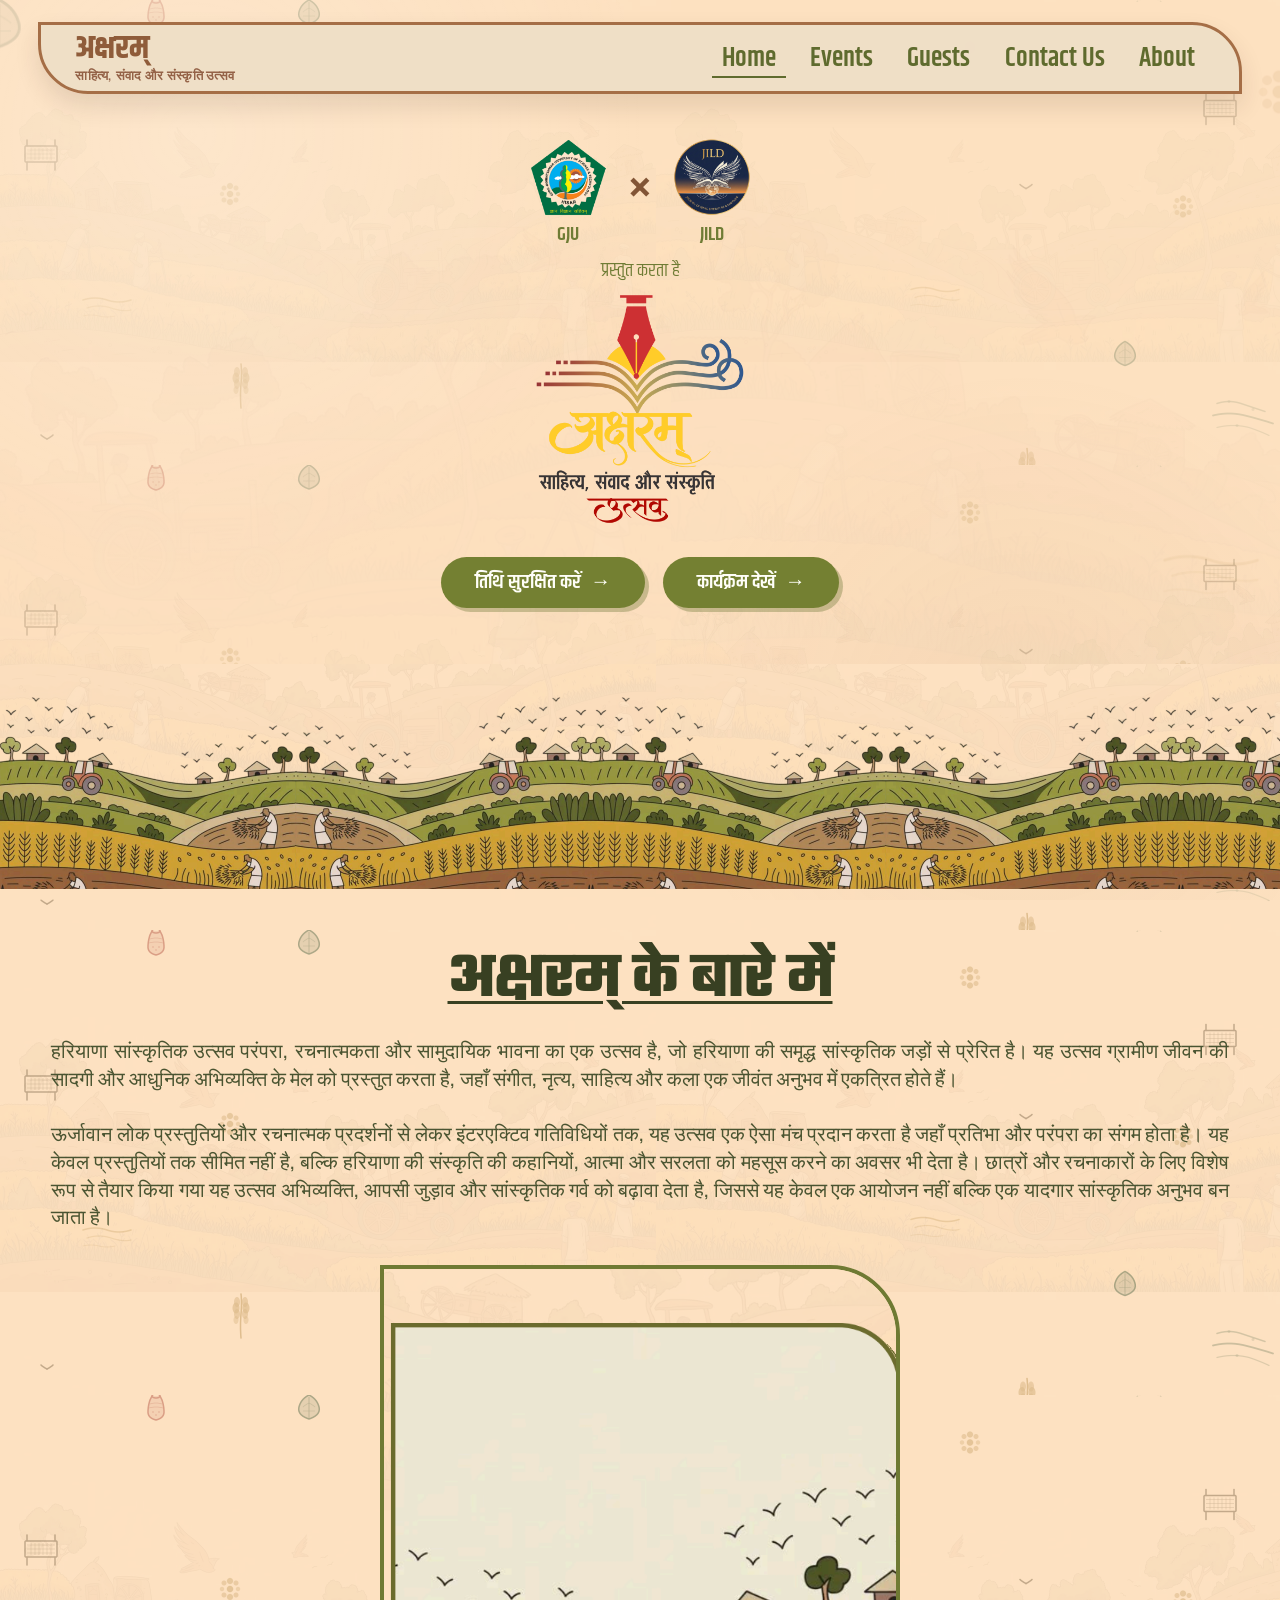
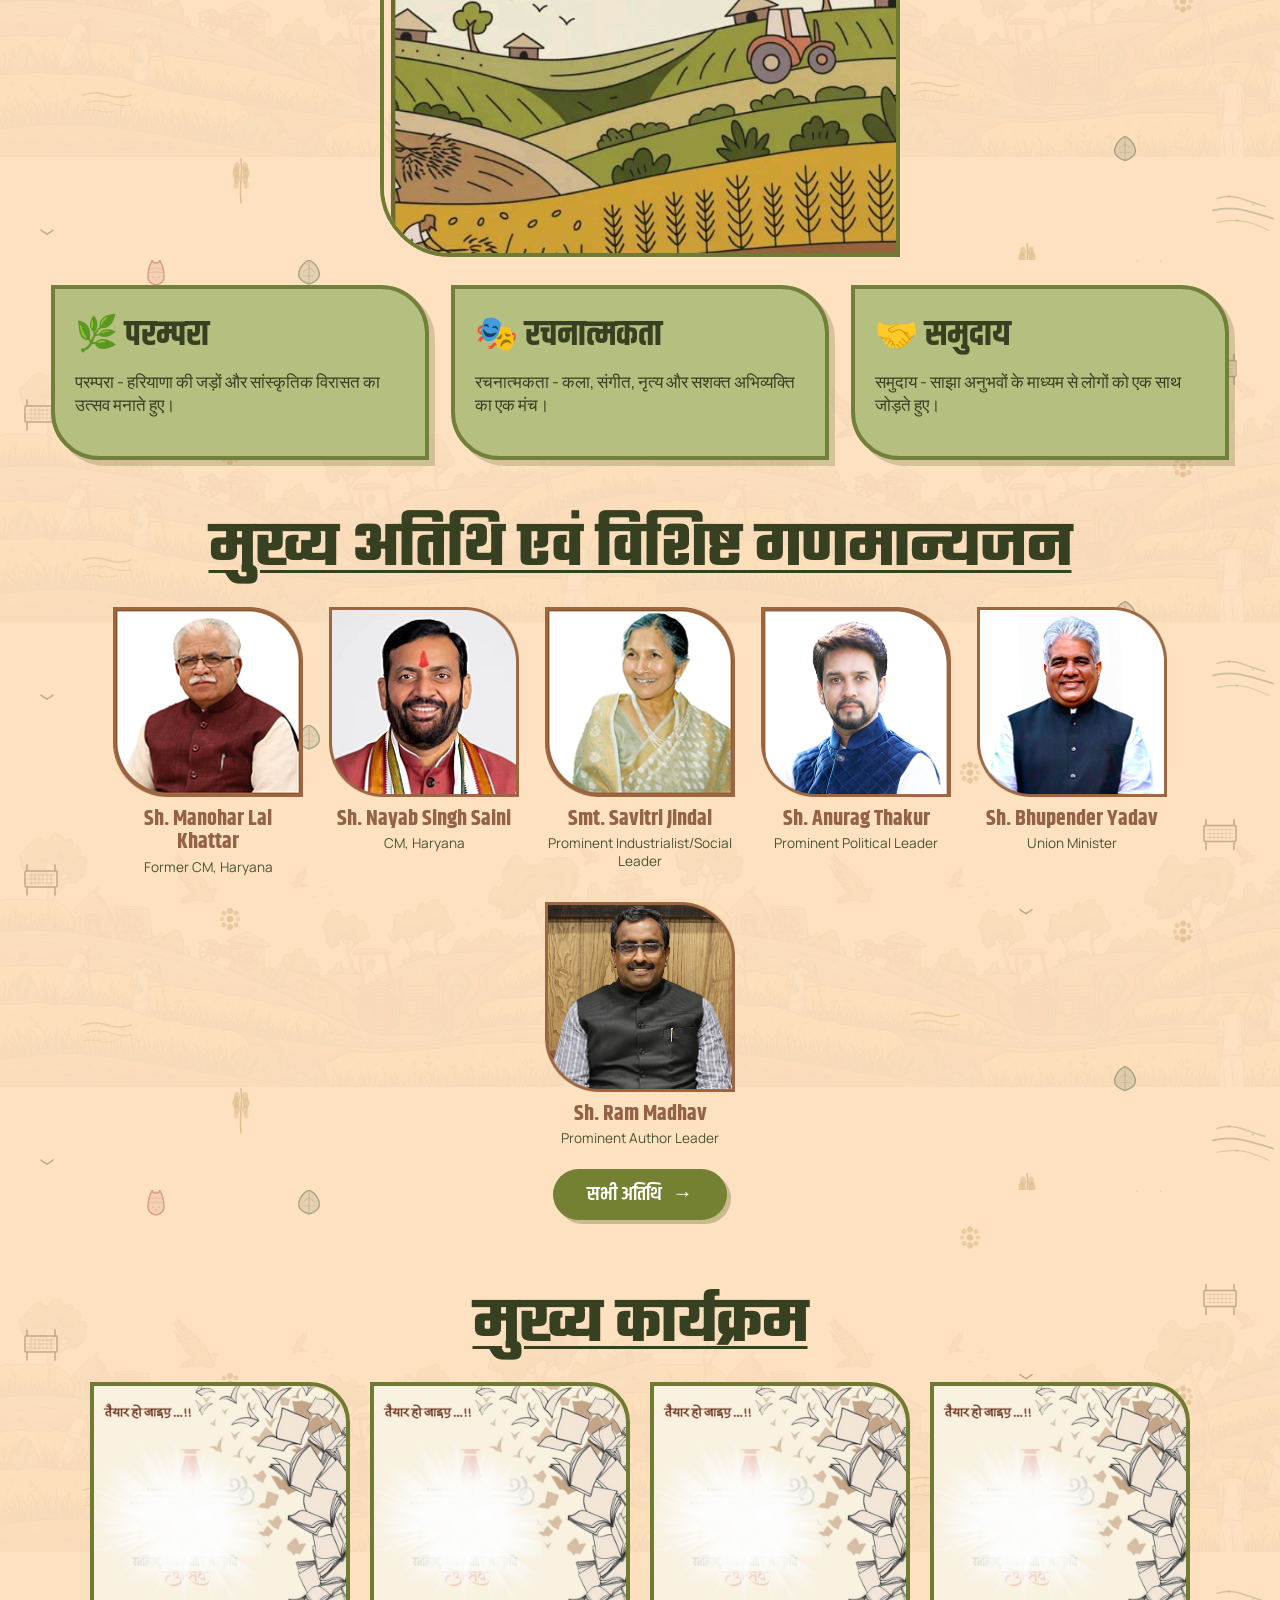
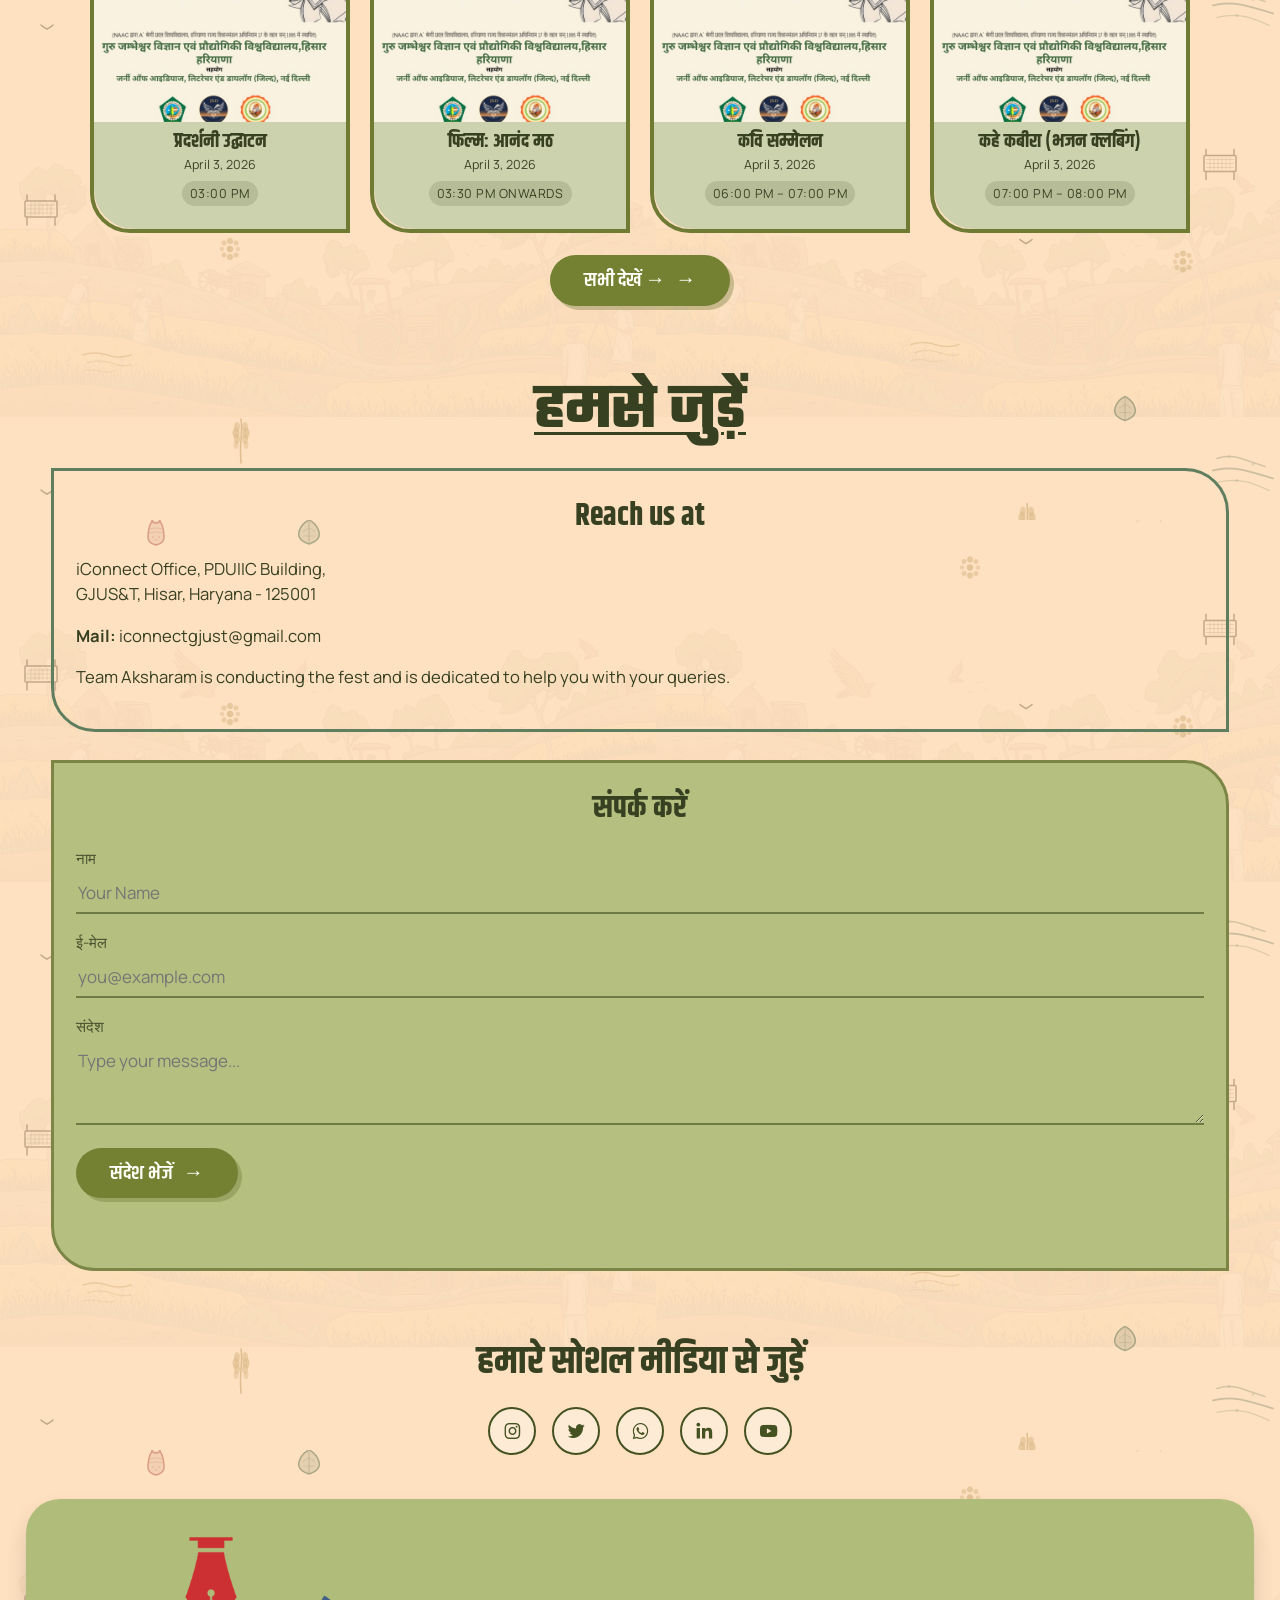
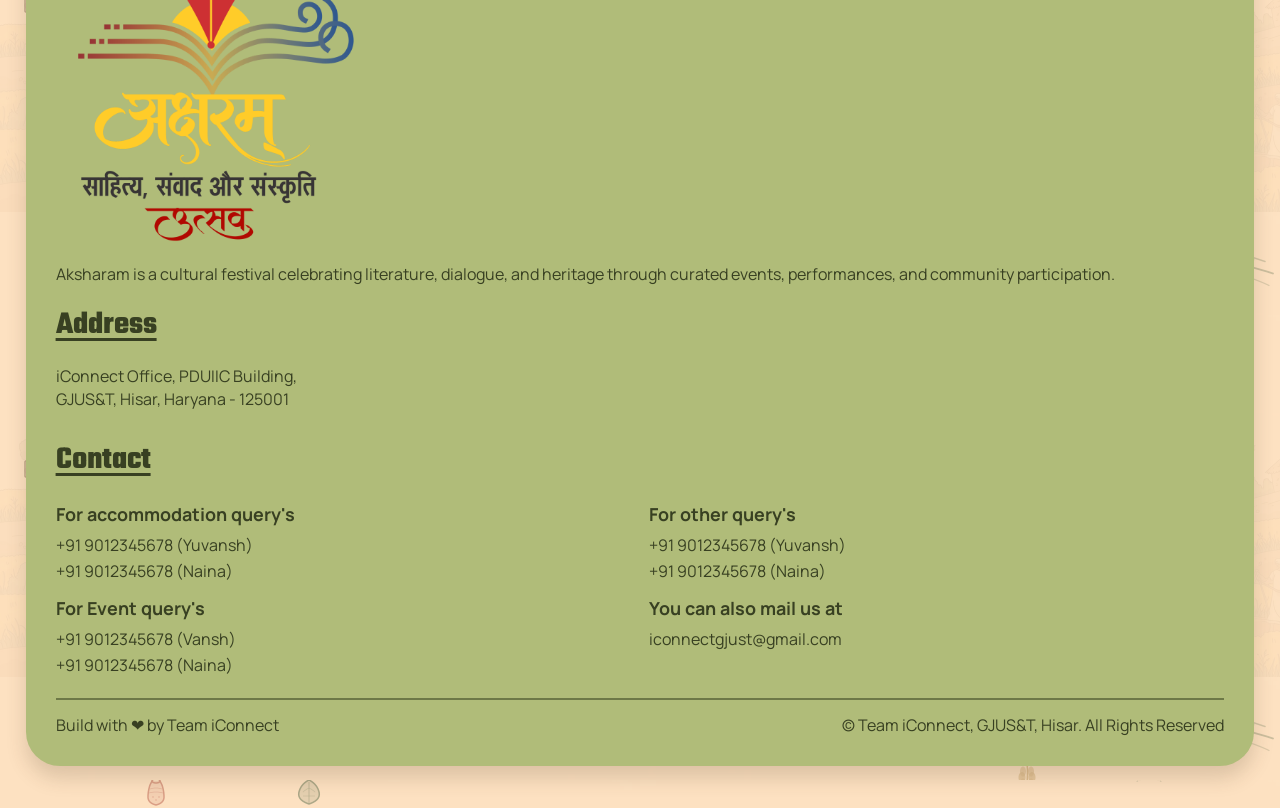
==== commit dd45c315: "Your message here" ====
--- a/index.html
+++ b/index.html
@@ -70,7 +70,7 @@
       </div>
 
       <section id="about" class="section container">
-        <h2 class="section-title reveal">अक्षरम के बारे में</h2>
+        <h2 class="section-title reveal">अक्षरम् के बारे में</h2>
         <div class="about-grid">
           <div class="about-copy reveal">
             हरियाणा सांस्कृतिक उत्सव परंपरा, रचनात्मकता और सामुदायिक भावना का एक उत्सव है, जो हरियाणा की समृद्ध सांस्कृतिक जड़ों से प्रेरित है। यह उत्सव ग्रामीण जीवन की सादगी और आधुनिक अभिव्यक्ति के मेल को प्रस्तुत करता है, जहाँ संगीत, नृत्य, साहित्य और कला एक जीवंत अनुभव में एकत्रित होते हैं।
--- a/styles.css
+++ b/styles.css
@@ -950,9 +950,9 @@
   min-height: 130px;
   }
 
-  .cta-row .btn {
+  /* .cta-row .btn {
     width: 100%;
-  }
+  } */
   .partner-logo {
     width: clamp(74px, 24vw, 100px);
   }
